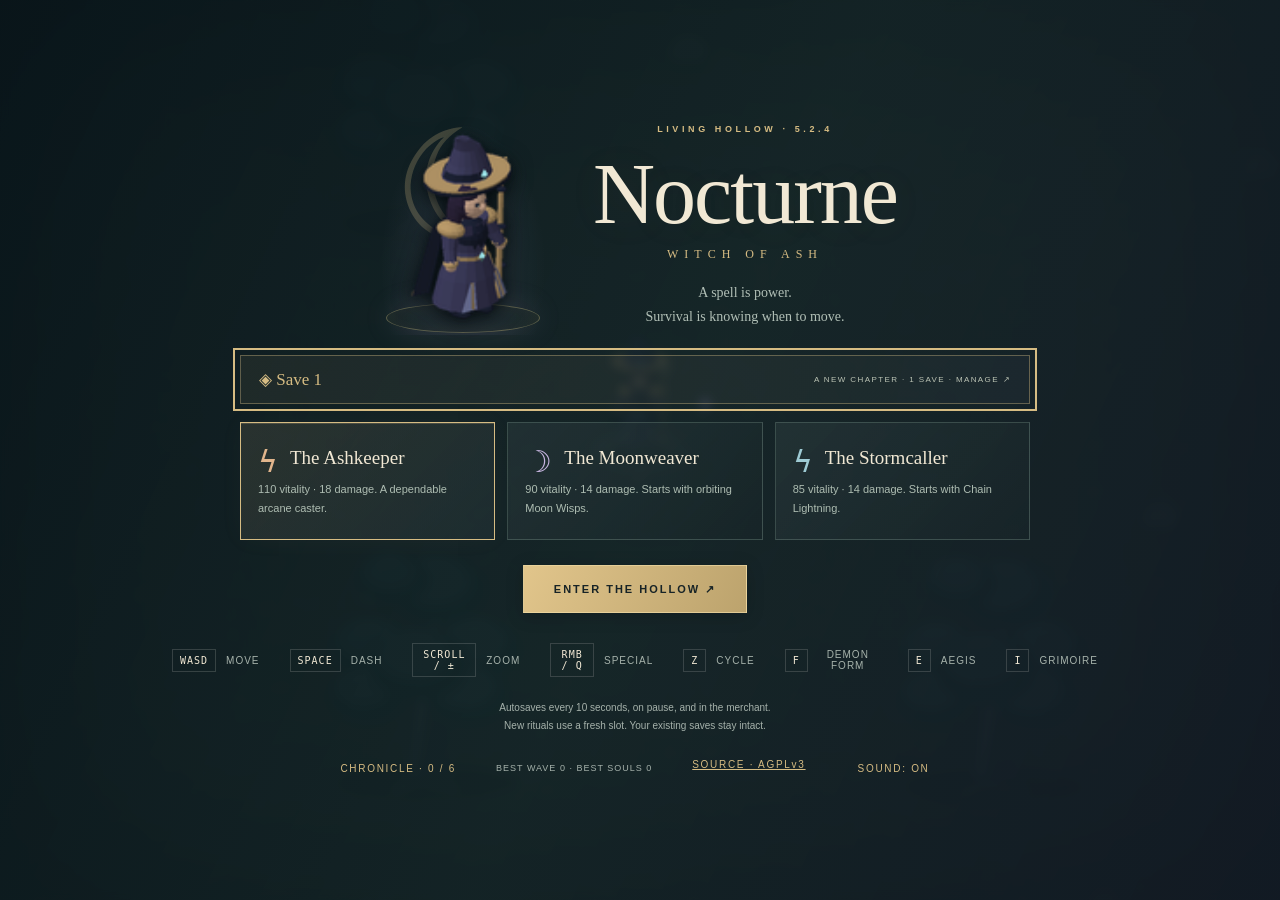
==== JSCanvasEdition/index.html @ c369306d "Version v5.2.4" ====
<!doctype html>
<html lang="en">
<head>
  <meta charset="utf-8">
  <meta name="viewport" content="width=device-width, initial-scale=1, viewport-fit=cover">
  <meta name="theme-color" content="#14191a">
  <meta name="description" content="Nocturne JSCanvasEdition v5.2.4: Read the Battle: clear ally fields, timed hostile hazards and spell-specific orbital mechanisms. Fully offline.">
  <title>Nocturne — JSCanvasEdition v5.2.4</title>
  <link rel="stylesheet" href="style.css?v=5.2.4">
  <script defer src="assets.js?v=5.2.4"></script>
  <script defer src="game.js?v=5.2.4"></script>
  <script defer src="systems/progression.js?v=5.2.4"></script>
  <script defer src="systems/difficulty.js?v=5.2.4"></script>
  <script defer src="systems/abilities.js?v=5.2.4"></script>
  <script defer src="systems/warfare.js?v=5.2.4"></script>
  <script defer src="systems/guardian.js?v=5.2.4"></script>
  <script defer src="systems/encounters.js?v=5.2.4"></script>
  <script defer src="systems/vitality.js?v=5.2.4"></script>
  <script defer src="systems/director.js?v=5.2.4"></script>
  <script defer src="systems/balance.js?v=5.2.4"></script>
  <script defer src="systems/animation.js?v=5.2.4"></script>
  <script defer src="systems/appearance.js?v=5.2.4"></script>
  <script defer src="systems/motion.js?v=5.2.4"></script>
  <script defer src="systems/orbitals.js?v=5.2.4"></script>
  <script defer src="systems/fields.js?v=5.2.4"></script>
  <script defer src="systems/volumetric_regalia.js?v=5.2.4"></script>
  <script defer src="systems/snapshots.js?v=5.2.4"></script>
  <script defer src="systems/storage.js?v=5.2.4"></script>
  <script defer src="systems/audio.js?v=5.2.4"></script>
  <script defer src="entities.js?v=5.2.4"></script>
  <script defer src="combat.js?v=5.2.4"></script>
  <script defer src="ui.js?v=5.2.4"></script>
</head>
<body>
  <canvas id="game" aria-label="Nocturne arena. Move with WASD or arrow keys; magic fires automatically."></canvas>
  <div class="vignette" aria-hidden="true"></div>
  <header id="hud" hidden>
    <div class="brand"><span class="sigil">☾</span><div>NOCTURNE<small>WITCH OF ASH</small></div></div>
    <div class="wave-hud"><span class="eyebrow" id="wave-label">WAVE 01</span><strong id="timer">00:30</strong><span id="wave-status">THE HOLLOW</span></div>
    <div class="resources"><span class="gold-mark">◈</span><strong id="gold">0</strong><button id="grimoire-button" class="icon-button" aria-label="Open grimoire (I)">✧</button><button id="pause-button" class="icon-button" aria-label="Pause game">Ⅱ</button></div>
    <div class="wave-progress"><i id="wave-fill"></i></div>
  </header>
  <aside id="boss-hud" hidden aria-label="Boss vitality and ward"><div><span id="boss-phase">HOLLOW WARDEN</span><span id="boss-hp"></span></div><div class="bar"><i id="boss-fill"></i></div><div id="guardian-ward" hidden><small id="guardian-ward-text"></small><div class="bar"><i id="guardian-ward-fill"></i></div></div></aside>
  <aside id="ritual-hud"><span id="biome-name"></span><div id="spell-belt" aria-label="Spell ranks"></div><small id="performance"></small><small id="save-label"></small></aside>
  <footer id="bottom-hud" hidden>
    <div class="vital"><span class="eyebrow">VITALITY</span><div class="bar health"><i id="health-fill"></i></div><span id="health-text">100 / 100</span></div>
    <div class="dash-meter"><span class="eyebrow">VEILSTEP</span><div class="bar"><i id="dash-fill"></i></div><span id="dash-text">READY · SPACE</span></div>
    <div class="experience"><div><span class="eyebrow" id="level-label">LEVEL 01</span><span id="xp-text">0 / 8 XP</span></div><div class="bar xp"><i id="xp-fill"></i></div></div>
    <div class="kills"><span class="eyebrow">SOULS BANISHED</span><strong id="kills">0</strong></div>
  </footer>
  <nav id="zoom-hud" aria-label="Camera zoom" hidden><button id="zoom-out" aria-label="Zoom out">−</button><button id="zoom-reset" aria-label="Reset camera zoom"><span id="zoom-value">100%</span></button><button id="zoom-in" aria-label="Zoom in">＋</button></nav>
  <div id="wave-banner" class="wave-banner" aria-live="polite"></div>
  <div id="toast" role="status"></div>
  <div id="overlay" class="overlay" role="dialog" aria-modal="true" aria-labelledby="menu-title">
    <section id="menu" class="menu"><p class="eyebrow">ENTERING THE HOLLOW</p><h1 id="menu-title">Loading the grimoire…</h1></section>
  </div>
  <aside id="power-hud" hidden><div class="power-title"><strong id="form-label">DEMON ESSENCE</strong><span id="form-text">0 / 100</span></div><div class="bar"><i id="form-fill"></i></div><button id="demon-button" type="button" disabled aria-describedby="demon-preview">F · NEED 100 ESSENCE</button><small id="demon-preview">Collect jewels. Transform when you choose.</small><div class="aegis-control"><button id="shield-button" type="button" aria-describedby="shield-text">E · AEGIS</button><span id="shield-text">READY</span><div class="bar"><i id="shield-fill"></i></div></div><div class="special-row"><button id="special-button" aria-label="Hold for charged special ability">☽ SPECIAL</button><button id="cycle-special" aria-label="Cycle special ability (Z)">Z ↻</button></div><small id="special-text">RIGHT CLICK / Q · READY</small></aside>
  <div id="touch-zone" aria-label="Touch movement control"><div id="touch-knob"></div></div>
  <button id="dash-button" aria-label="Dash">»<small>DASH</small></button>
  <noscript>This game requires JavaScript. Enable it and reopen index.html.</noscript>
</body>
</html>
---- JSCanvasEdition/style.css ----
:root{color-scheme:dark;--ink:#14191a;--panel:#1c2223;--ivory:#e9e3d5;--muted:#929b96;--gold:#c7ad79;--purple:#b5a2d2;--line:#56615a}
*{box-sizing:border-box}html,body{margin:0;width:100%;height:100%;overflow:hidden;background:var(--ink);color:var(--ivory);font-family:Arial,Helvetica,sans-serif}button{font:inherit;color:inherit;cursor:pointer}button:focus-visible{outline:2px solid var(--gold);outline-offset:5px}button:disabled{opacity:.42;cursor:not-allowed}[hidden]{display:none!important}#game{display:block;width:100%;height:100%;image-rendering:auto;touch-action:none}.vignette{position:fixed;inset:0;pointer-events:none;box-shadow:inset 0 0 170px 55px #0d1113aa}.eyebrow{font-size:10px;letter-spacing:2.6px;font-weight:600;color:var(--gold)}#hud{position:fixed;left:36px;right:36px;top:max(25px,env(safe-area-inset-top));display:flex;justify-content:space-between;align-items:flex-start;pointer-events:none}.brand{display:flex;gap:14px;align-items:center;font:18px Georgia,serif;letter-spacing:4px}.brand small{display:block;color:var(--muted);font:8px Arial,sans-serif;letter-spacing:3.5px;margin-top:8px}.sigil{font-size:41px;color:var(--gold)}.wave-hud{text-align:center;position:absolute;left:50%;transform:translateX(-50%);display:flex;flex-direction:column;gap:7px}.wave-hud strong{font:30px Georgia,serif;letter-spacing:3px;font-variant-numeric:tabular-nums}.wave-hud>span:last-child{font-size:8px;letter-spacing:3px;color:var(--muted)}.resources{display:flex;align-items:center;gap:12px;font:22px Georgia,serif;font-variant-numeric:tabular-nums}.gold-mark{color:var(--gold)}.icon-button{pointer-events:auto;border:1px solid #78827555;background:#1b2223b0;width:34px;height:34px;margin-left:15px;font-size:14px}.wave-progress{position:absolute;top:100px;height:1px;left:0;right:0;background:#a3b59b20}.wave-progress i{display:block;height:1px;background:var(--gold);transition:width .1s linear;opacity:.5}#bottom-hud{position:fixed;bottom:max(27px,env(safe-area-inset-bottom));left:36px;right:36px;display:flex;gap:50px;align-items:flex-end;pointer-events:none}.vital{width:180px;flex-shrink:0}.bar{height:4px;background:#b5b7a323;overflow:hidden}.bar i{height:100%;display:block;transition:width .12s}.health{margin:11px 0 8px}.health i{background:#b39086}.vital>span:last-child,#xp-text{font-size:10px;color:var(--muted);letter-spacing:1px;font-variant-numeric:tabular-nums}.experience{flex:1}.experience>div:first-child{display:flex;justify-content:space-between;margin-bottom:12px}.xp i{background:var(--purple)}.kills{text-align:right;min-width:135px}.kills strong{display:block;margin-top:8px;font:24px Georgia,serif}.overlay{position:fixed;inset:0;display:flex;align-items:center;justify-content:center;padding:28px;background:#0a0f11c9;backdrop-filter:blur(7px);overflow-y:auto}.menu{width:min(1040px,100%);max-height:100%;text-align:center;padding:28px 0}.menu h1{font:clamp(44px,7vw,85px)/1.05 Georgia,serif;font-weight:400;letter-spacing:-2px;margin:22px 0 16px}.menu h2{font:clamp(34px,5vw,52px) Georgia,serif;font-weight:400;margin:16px 0}.menu .subtitle{font-size:13px;line-height:1.9;color:#aab1ab;max-width:500px;margin:0 auto 28px}.menu .moon{display:block;font:58px Georgia,serif;color:var(--gold);margin:12px auto}.menu .subtitle-name{font:12px Georgia,serif;letter-spacing:7px;text-transform:uppercase;color:var(--gold);margin-bottom:25px}.rule{height:1px;background:linear-gradient(90deg,transparent,#9b956044,transparent);max-width:400px;margin:27px auto}.primary{border:1px solid #c7ad7970;background:#c7ad79;color:#1a2020;min-height:48px;padding:14px 30px;font-size:11px;font-weight:700;letter-spacing:2px;transition:background .15s,transform .15s}.primary:hover{background:#e2cc9f;transform:translateY(-2px)}.secondary{border:1px solid #78827560;background:#202729;padding:12px 23px;min-height:44px;font-size:11px;letter-spacing:1px}.secondary:hover{border-color:var(--gold)}.controls{display:flex;justify-content:center;gap:30px;margin:30px 0 10px;color:var(--muted);font-size:10px;letter-spacing:1px}.controls span{display:flex;align-items:center;gap:10px}kbd{border:1px solid #6f777766;padding:5px 7px;font:10px monospace;color:var(--ivory)}.cards{display:grid;grid-template-columns:repeat(3,1fr);gap:16px;margin:30px 0;text-align:left}.card{background:linear-gradient(135deg,#2b3030,#1b2224);border:1px solid #70776855;position:relative;padding:26px;display:flex;flex-direction:column;min-height:245px}.choice{width:100%;text-align:left;transition:transform .18s,border-color .18s}.choice:hover{border-color:var(--gold);transform:translateY(-5px)}.card-icon{font:34px Georgia,serif;color:var(--gold);height:53px}.card h3{font:22px Georgia,serif;font-weight:400;margin:13px 0}.card p{font-size:12px;line-height:1.7;color:#a8b1ab;margin:0 0 20px}.card .tag{font-size:9px;letter-spacing:2px;color:var(--purple);margin-top:auto}.shop-cards{grid-template-columns:repeat(4,1fr)}.shop-cards .card{padding:22px 19px;min-height:285px}.card-actions{display:flex;gap:7px;margin-top:auto}.buy{flex:1;padding:10px 6px;background:#c7ad79;color:#181d1e;border:0;font-size:11px}.lock{background:transparent;border:1px solid #7d87736b;color:var(--muted);font-size:10px;padding:8px}.lock[aria-pressed=true]{background:#c7ad7922;color:var(--gold);border-color:var(--gold)}.card.locked{border-color:#c7ad7970}.sold{font:15px Georgia,serif;color:var(--muted);padding:16px 0}.shop-top{display:flex;justify-content:center;gap:25px;font-size:11px;letter-spacing:1px;color:var(--muted)}.shop-top strong{color:var(--gold)}.shop-actions{display:flex;justify-content:center;gap:15px;flex-wrap:wrap}.stat-strip{display:flex;justify-content:center;gap:22px;font-size:10px;color:var(--muted);margin:22px 0;flex-wrap:wrap}.stat-strip b{color:var(--ivory);margin-left:6px;font-weight:400}.hint{color:var(--muted);font-size:10px;line-height:1.8;margin-top:22px}.wave-banner{position:fixed;pointer-events:none;top:31%;left:50%;transform:translate(-50%,-10px);text-align:center;opacity:0;transition:opacity .6s,transform .6s;font:30px Georgia,serif;letter-spacing:5px}.wave-banner.visible{opacity:1;transform:translate(-50%,0)}.wave-banner small{display:block;font:9px Arial,sans-serif;letter-spacing:4px;color:var(--gold);margin-bottom:12px}#toast{position:fixed;pointer-events:none;bottom:110px;left:50%;transform:translateX(-50%);padding:12px 24px;background:#151c1eeb;border:1px solid #b8a07755;font-size:12px;opacity:0;transition:opacity .2s}#toast.visible{opacity:1}#touch-zone{display:none;position:fixed;left:26px;bottom:115px;width:106px;height:106px;border:1px solid #c7ad7955;background:#151b1b77;border-radius:50%;touch-action:none}#touch-knob{width:36px;height:36px;border:1px solid #c7ad7988;border-radius:50%;background:#c7ad7922;position:absolute;left:34px;top:34px;pointer-events:none}noscript{position:fixed;top:30%;left:10%;right:10%;text-align:center}
@media(pointer:coarse){#touch-zone{display:block}body:has(.overlay:not([hidden])) #touch-zone{display:none}}
@media(max-width:700px){#hud{left:18px;right:18px;top:18px}.brand{font-size:12px;letter-spacing:2px;gap:7px}.brand small{font-size:6px;letter-spacing:2px}.sigil{font-size:29px}.resources{font-size:18px;gap:6px}.icon-button{margin-left:6px}.wave-hud strong{font-size:24px}.wave-progress{top:85px}#bottom-hud{left:18px;right:18px;bottom:18px;gap:20px}.vital{width:105px}.kills{display:none}.eyebrow{font-size:8px;letter-spacing:2px}.overlay{padding:16px}.menu{padding:20px 0}.menu h1{font-size:54px}.menu .subtitle{font-size:12px}.cards{grid-template-columns:1fr;gap:10px;margin:20px 0}.card{min-height:125px;padding:16px 20px}.card-icon{position:absolute;right:20px;top:14px;font-size:28px}.card h3{margin:5px 0 10px;font-size:20px;padding-right:35px}.card p{margin:0 0 10px;padding-right:25px}.card .tag{font-size:8px}.shop-cards{grid-template-columns:repeat(2,1fr)}.shop-cards .card{min-height:230px;padding:14px}.shop-cards .card-icon{position:static;height:35px}.shop-cards .card p{padding:0;font-size:11px}.shop-cards .card h3{padding:0;font-size:19px}.controls{gap:13px;flex-wrap:wrap}.stat-strip{gap:12px}.menu .moon{font-size:42px}}
@media(prefers-reduced-motion:reduce){*,*::before,*::after{transition:none!important}}

/* 2.0 · The Coven Update */
.overlay{overscroll-behavior:contain;align-items:safe center}.menu{overflow-y:auto;scrollbar-width:thin;scrollbar-color:#857859 #1c2223}.text-button{border:0;background:transparent;color:var(--gold);font-size:10px;letter-spacing:1.7px;padding:12px;min-height:42px}.text-button:hover{color:#f0ddbc}.title-sub{margin-bottom:22px!important}.coven-grid{display:grid;grid-template-columns:repeat(3,1fr);gap:12px;max-width:790px;margin:0 auto 25px;text-align:left}.coven-choice{position:relative;border:1px solid #7782714a;background:#222a2aa6;padding:18px 17px;min-height:125px;text-align:left;transition:border-color .2s,background .2s}.coven-choice:hover{border-color:#b6a77a88}.coven-choice.chosen{border-color:var(--gold);background:#9e8c6120}.coven-choice>span{font:30px Georgia;float:left;margin-right:12px}.coven-choice strong{font:19px Georgia;display:block;margin:3px 0 11px}.coven-choice small{display:block;font-size:11px;color:var(--muted);line-height:1.7}.title-bottom{display:flex;align-items:center;justify-content:center;gap:28px;margin-top:12px}.title-bottom>span{font-size:9px;letter-spacing:1px;color:var(--muted)}.rarity-rare{border-top:2px solid #9cacc7}.rarity-rare .tag{color:#a9c4df}.rarity-epic{border-top:2px solid #b3a1cc}.rarity-epic .tag{color:#c9b3de}.card.locked{box-shadow:inset 0 0 35px #c6a56d0c}.shop-cards .card{min-height:310px}.shop-cards .card p{font-size:11px}.shop-cards .card .tag{margin:5px 0 0}.shop-cards .card-icon{height:42px}.card-actions{padding-top:12px}.dash-meter{width:110px;flex-shrink:0}.dash-meter .bar{margin:11px 0 8px}.dash-meter i{background:var(--gold)}.dash-meter>span:last-child{font-size:9px;color:var(--muted);letter-spacing:1px}#bottom-hud{gap:32px}#ritual-hud{position:fixed;left:36px;top:155px;pointer-events:none;display:flex;flex-direction:column;gap:13px}#biome-name{font-size:8px;color:#98a29b;letter-spacing:2px}#performance{font:8px monospace;letter-spacing:1px;color:#929d9388}#spell-belt{display:flex;gap:7px}.belt-spell{position:relative;width:35px;height:39px;border:1px solid #8e9e7d27;background:#182020a1;color:#7e898052;text-align:center}.belt-spell i{font:24px Georgia;display:block;line-height:34px}.belt-spell small{position:absolute;right:-3px;bottom:-4px;font:8px monospace;background:#1a2122;padding:1px 3px}.belt-spell.learned{border-color:#acb2a261;color:#d7ceb9}.belt-spell.evolved{border-color:#c9a8e0;color:#e1c4f1;box-shadow:0 0 17px #c7a7e420}body:has(#hud[hidden]) #ritual-hud{display:none}#boss-hud{position:fixed;top:155px;left:50%;transform:translateX(-50%);width:min(360px,38vw);pointer-events:none}#boss-hud>div:first-child{display:flex;justify-content:space-between;gap:15px;color:#d0ac92;font:9px Arial;letter-spacing:2px;margin-bottom:10px}#boss-hp{letter-spacing:0;color:#9eaaa1;font-size:8px}#boss-hud .bar{height:5px}#boss-fill{background:#b78e7d}.grimoire-grid{display:grid;grid-template-columns:1fr 1fr;gap:15px;text-align:left;margin:26px 0}.spell-entry{display:flex;gap:18px;padding:20px;border:1px solid #71807144;background:#22292bad}.spell-entry.awakened{border-color:#b9a5cc88;background:#a386bd14}.spell-entry .card-icon{font-size:33px;min-width:32px;position:static}.spell-entry h3{font:23px Georgia;margin:9px 0 12px;font-weight:400}.spell-entry p{font-size:11px;line-height:1.8;color:var(--muted);margin:0 0 14px}.spell-entry small{font-size:10px;color:#a6ada6;letter-spacing:.3px}.spell-entry .tag{font-size:8px;letter-spacing:2px;color:var(--purple)}.recipe{font:10px/1.8 Arial;color:#c4b3cc;margin-bottom:12px}.recipe>span{color:#727f79}.recipe>span.met{color:var(--gold)}.owned-relics{display:flex;justify-content:center;gap:12px;flex-wrap:wrap;font-size:10px;color:#727d77}.owned-relics span{border:1px solid #707c6a44;padding:8px 12px}.owned-relics span.owned{border-color:#c7ad7966;color:var(--gold)}.damage-report{max-width:530px;margin:25px auto;text-align:left}.damage-report>div{position:relative;display:flex;justify-content:space-between;padding:12px 0;font-size:12px;color:#bac2b9;margin:8px 0;border-bottom:1px solid #757f7030}.damage-report b{font:12px monospace;font-weight:400;color:var(--ivory)}.damage-report i{position:absolute;bottom:-1px;left:0;height:2px;opacity:.7}.achievement-grid{display:grid;grid-template-columns:repeat(3,1fr);gap:12px;margin:25px 0;text-align:left}.achievement{padding:21px;border:1px solid #6b78694d;background:#252b2b66}.achievement>span{font:28px Georgia;color:#7a877a}.achievement.earned{border-color:#c7ad7955}.achievement.earned>span{color:var(--gold)}.achievement h3{font:20px Georgia;font-weight:400;margin:12px 0}.achievement p{font-size:11px;color:var(--muted);line-height:1.7;min-height:36px}.achievement small{font-size:8px;letter-spacing:2px;color:#808e82}.achievement.earned small{color:var(--gold)}#dash-button{display:none;position:fixed;right:24px;bottom:130px;width:76px;height:76px;border:1px solid #bda47577;border-radius:50%;background:#222a29bb;color:#d8bd88;font:32px Georgia;touch-action:none}#dash-button small{display:block;font:8px Arial;letter-spacing:2px;margin-top:-5px}.wave-banner{max-width:85vw;width:max-content}.overlay .menu .moon{margin-top:0}
@media(pointer:coarse){#dash-button{display:block}body:has(.overlay:not([hidden])) #dash-button{display:none}}
@media(max-width:850px){.shop-cards{grid-template-columns:repeat(2,1fr);max-width:650px;margin-left:auto;margin-right:auto}.shop-cards .card{min-height:250px}#bottom-hud{gap:24px}.kills{display:none}.coven-choice strong{font-size:17px}.coven-choice small{font-size:10px}#boss-hud{top:150px;width:240px;left:auto;right:25px;transform:none}#boss-hp{display:none}}
@media(max-width:700px){.menu h1{margin-top:10px;font-size:57px}.menu>.moon{display:none}.title-sub{margin-bottom:17px!important}.coven-grid{gap:8px;margin-bottom:20px}.coven-choice{padding:12px 10px;min-height:154px}.coven-choice>span{float:none;display:block;font-size:24px;margin-bottom:8px}.coven-choice strong{font-size:16px;line-height:1.15;min-height:36px;margin:0 0 7px}.coven-choice small{font-size:9px;line-height:1.65}.title-bottom{gap:4px;flex-wrap:wrap}.title-bottom>span{font-size:8px}.controls{gap:10px;margin:23px 0 10px}.controls span{font-size:8px;gap:5px}kbd{font-size:8px}.dash-meter{width:75px}.dash-meter>span:last-child{font-size:7px}#bottom-hud{gap:15px}.vital{width:95px}.experience{min-width:65px}#xp-text{font-size:8px}#ritual-hud{left:18px;top:127px;gap:10px}#biome-name{font-size:7px}.belt-spell{width:27px;height:31px}.belt-spell i{font-size:20px;line-height:27px}#spell-belt{gap:6px}#performance{font-size:7px}#boss-hud{width:150px;top:126px;right:18px}#boss-phase{font-size:7px;letter-spacing:1px}.shop-cards .card{min-height:280px}.grimoire-grid{grid-template-columns:1fr;gap:10px;margin:18px 0}.spell-entry{padding:15px;gap:13px}.spell-entry h3{font-size:21px}.achievement-grid{grid-template-columns:1fr 1fr;gap:10px}.achievement{padding:15px}.achievement h3{font-size:18px}.achievement p{font-size:10px}#toast{font-size:10px;max-width:90vw;width:max-content;padding:10px 18px;bottom:95px}.wave-banner{font-size:22px;letter-spacing:3px}.wave-hud strong{font-size:21px}.resources{gap:5px}.resources .icon-button{width:29px;height:30px;margin-left:3px}.brand small{font-size:6px}.resources strong{font-size:16px}}
@media(max-height:650px) and (min-width:701px){.menu{padding:15px 0}.menu>.moon{display:none}.menu h1{font-size:53px;margin:5px 0 8px}.menu .subtitle-name{margin-bottom:15px}.title-sub{margin-bottom:15px!important}.coven-choice{min-height:105px;padding:12px}.controls{margin:16px 0 6px}.hint{margin-top:13px}.coven-grid{margin-bottom:15px}.title-bottom{margin-top:0}.menu h2{font-size:36px}.cards{margin:20px 0}.shop-cards .card{min-height:255px}}
/* Keep the merchant's primary actions reachable on laptop-height viewports. */
@media(min-width:851px) and (max-height:780px){
  .menu:has(.shop-cards){padding:8px 0}
  .menu:has(.shop-cards)>h2{font-size:38px;margin:10px 0}
  .menu:has(.shop-cards)>.subtitle{margin-bottom:13px;font-size:12px}
  .menu:has(.shop-cards)>.cards{margin:17px 0}
  .menu:has(.shop-cards) .shop-cards .card{min-height:220px;padding:16px}
  .menu:has(.shop-cards) .card-icon{height:31px;font-size:27px}
  .menu:has(.shop-cards) .card h3{font-size:21px;margin:9px 0}
  .menu:has(.shop-cards) .card p{margin-bottom:10px}
  .menu:has(.shop-cards)>.stat-strip{margin:12px 0}
  .menu:has(.shop-cards)>.hint{margin:11px 0 0;font-size:9px}
}
/* 2.1 · Motion & Echoes */
.audio-settings{display:flex;justify-content:center;align-items:center;gap:16px;margin:22px auto;flex-wrap:wrap}.audio-settings label{width:230px;font-size:9px;letter-spacing:2px;color:var(--muted);text-align:left}.audio-settings label strong{float:right;color:var(--gold);font:10px monospace}.audio-settings input{display:block;width:100%;margin:15px 0 0;accent-color:var(--gold);cursor:pointer}.audio-settings input:focus-visible{outline:2px solid var(--gold);outline-offset:6px}.card-icon{transition:transform .18s}.choice:hover .card-icon{transform:translateY(-3px) rotate(-7deg)}.primary:active,.buy:active{transform:translateY(1px)}.belt-spell.evolved{background:linear-gradient(145deg,#3f304a88,#182020a1)}
@media(max-width:700px){.audio-settings{gap:10px;margin:17px auto}.audio-settings label{width:100%;max-width:300px}.audio-settings .secondary{padding:11px 15px;font-size:9px}.wave-banner small{font-size:8px}}
@media(prefers-reduced-motion:reduce){.card-icon{transition:none}.choice:hover .card-icon{transform:none}}
body.reduce-motion .card-icon,body.reduce-motion .choice:hover .card-icon{transform:none;transition:none}

/* 3.0 · Arcane Horizons: moonlit chapters, readable camera tools and richer art. */
:root{--ink:#111b20;--panel:#1b282b;--ivory:#f1e8d4;--muted:#a6b2ab;--gold:#d6bc83;--purple:#c5b5df}
#game{image-rendering:auto}
.overlay{background:linear-gradient(115deg,#08151ae8,#122326d9 52%,#121a24ec);backdrop-filter:blur(5px)}
.menu{scrollbar-gutter:stable;padding:20px 12px}
.menu[data-screen="title"]{max-width:960px}
.title-crest{display:flex;align-items:center;justify-content:center;gap:40px;position:relative;margin:0 auto 20px;min-height:224px}
.title-crest h1{margin:4px 0 6px;font-size:clamp(58px,7vw,86px);text-shadow:0 3px 45px #c2a87915}
.title-crest .eyebrow{font-size:9px;letter-spacing:3.6px;margin:6px 0 15px}
.title-crest .subtitle-name{margin:8px 0 19px;letter-spacing:6px}
.title-crest .title-sub{margin:0!important;font:14px/1.7 Georgia,serif;color:#b1bfb6}
.title-art{position:relative;width:180px;height:224px;background:radial-gradient(ellipse at 50% 70%,#b7a2dc23,transparent 65%)}
.title-art:before{content:"";position:absolute;left:7%;right:7%;bottom:2px;border:1px solid #c9b88066;height:28px;border-radius:50%;box-shadow:0 0 30px #c5b0d222,inset 0 0 20px #cfb87d15}
.title-art>span{position:absolute;left:19px;top:-16px;font:160px Georgia;color:#d5bd8240;transform:rotate(-15deg)}
.title-art>img{position:absolute;left:10px;bottom:0;width:168px;height:224px;object-fit:contain;filter:drop-shadow(0 4px 10px #040a0c)}
.active-save{display:flex;justify-content:space-between;align-items:center;gap:18px;width:min(790px,100%);margin:0 auto 18px;padding:13px 18px;border:1px solid #ceb68066;background:linear-gradient(100deg,#d3b78113,#bdafd30a);text-align:left;transition:border-color .2s}
.active-save:hover{border-color:var(--gold)}
.active-save>span{font:17px Georgia,serif;color:var(--gold);overflow-wrap:anywhere}
.active-save small{font-size:8px;letter-spacing:1.4px;color:#bcc4b5}
.coven-choice{background:linear-gradient(135deg,#30404377,#172528a8);border-color:#7e9a8d55;min-height:118px}
.coven-choice.chosen{box-shadow:inset 0 1px #e4c59033,0 0 25px #c2b38609;background:linear-gradient(135deg,#bba37b25,#203034b0)}
.coven-choice small{color:#aebdb2}
.primary{background:linear-gradient(115deg,#e1c58b,#bca36d);border-color:#f1dca6aa;color:#172326;box-shadow:0 3px 18px #0003}
.primary:hover{background:linear-gradient(115deg,#f4dfad,#d4b67b)}
.card{background:linear-gradient(145deg,#304044e6,#19282aee);border-color:#8c9f8559}
.card-icon{filter:drop-shadow(0 0 10px #c9b27e35)}
.card p{color:#b0c0b6}
.save-grid{display:grid;grid-template-columns:repeat(2,minmax(0,1fr));gap:16px;margin:28px 0;text-align:left}
.save-card{border:1px solid #7e9a8d55;background:linear-gradient(135deg,#28383cc9,#18262bed);padding:20px;position:relative;min-width:0}
.save-card.active{border-color:#d5bd83bb;box-shadow:inset 3px 0 #d5bd83}
.save-heading{display:flex;justify-content:space-between;gap:8px;font-size:8px;letter-spacing:1.5px;color:var(--gold)}
.save-heading small{color:#99b0a5;font-size:8px;letter-spacing:.6px}
.save-card h3{font:27px Georgia,serif;color:#eee2c9;font-weight:400;margin:15px 0 8px;overflow-wrap:anywhere}
.save-preview{display:flex;align-items:center;gap:14px;min-height:115px}
.save-preview img{width:74px;height:99px;object-fit:contain;filter:drop-shadow(0 4px 8px #0006);background:radial-gradient(ellipse,#c7b8df15,transparent 70%)}
.save-preview p{font:12px/1.6 Georgia,serif;color:#a8c3ba;margin:0}
.save-preview strong{display:block;color:#e3d6b8;font:17px/1.6 Georgia,serif;margin:5px 0}
.save-preview small{font:9px/1.6 Arial,sans-serif;color:#a5b0ac}
.save-actions{display:flex;align-items:center;gap:8px;flex-wrap:wrap;margin-top:9px}
.save-actions .primary,.save-actions .secondary{padding:11px 14px;font-size:9px;letter-spacing:1px;min-height:40px}
.save-actions .text-button{font-size:8px;padding:8px}
.danger{color:#d9a799!important}
.delete-confirm{margin-top:16px;padding:12px;background:#bc766a13;border:1px solid #cb9b8a55}
.delete-confirm p{font-size:11px;line-height:1.6}
.rename-row{margin-top:15px;display:flex;gap:8px;align-items:center;flex-wrap:wrap}
.rename-row label{font-size:8px;letter-spacing:1px;width:100%;color:var(--gold)}
.rename-row input{min-width:0;flex:1;width:100%;background:#111c22;color:var(--ivory);border:1px solid #82978999;padding:11px;font:14px Georgia,serif}
input:focus-visible{outline:2px solid var(--gold);outline-offset:3px}
#zoom-hud{position:fixed;right:36px;bottom:124px;display:flex;gap:2px;background:#111f25bf;border:1px solid #a5b19a55;backdrop-filter:blur(5px)}
#zoom-hud button{min-width:38px;height:36px;border:0;background:transparent;color:#dfcda7;font:20px Georgia,serif}
#zoom-hud #zoom-reset{font:10px monospace;min-width:56px;letter-spacing:1px}
#zoom-hud button:hover{background:#c1ac7a22}
#save-label{font:9px Georgia,serif;letter-spacing:1px;color:#c5b990}
.zoom-settings{max-width:390px;margin:20px auto;padding:16px 20px;background:#93a8880d;border:1px solid #94a58933;text-align:left}
.zoom-settings label{font-size:9px;letter-spacing:2px;color:var(--muted)}
.zoom-settings strong{float:right;color:var(--gold);font:11px monospace}
.zoom-settings input{width:100%;accent-color:var(--gold);margin:16px 0 12px;cursor:pointer}
.zoom-settings small{display:block;font-size:9px;line-height:1.7;color:var(--muted)}
#toast{z-index:5;text-align:center}
@media(max-width:700px){
  .title-crest{gap:12px;min-height:160px;margin-bottom:16px}.title-art{width:108px;height:160px;flex-shrink:0}.title-art>img{width:116px;height:155px;left:-2px}.title-art>span{font-size:108px;top:-4px;left:3px}.title-crest h1{font-size:48px}.title-crest .eyebrow{font-size:7px;letter-spacing:1.5px}.title-crest .subtitle-name{font-size:9px;letter-spacing:3px;margin-bottom:13px}.title-crest .title-sub{font-size:12px}.active-save{padding:11px;gap:9px}.active-save small{font-size:7px;letter-spacing:.5px;text-align:right}.active-save>span{font-size:15px}.save-grid{grid-template-columns:1fr}.save-card{padding:17px}.save-preview{min-height:99px}.menu{padding:12px 3px}.coven-choice{min-height:153px}.coven-choice strong{font-size:15px}.coven-choice small{font-size:9px}#zoom-hud{right:18px;bottom:112px}#zoom-hud button{height:34px;min-width:32px}#zoom-hud #zoom-reset{min-width:45px;font-size:9px}#save-label{font-size:8px}
}
@media(pointer:coarse){#zoom-hud{bottom:225px;right:24px}}
@media(max-height:700px) and (min-width:701px){.title-crest{min-height:160px;margin-bottom:12px;gap:25px}.title-art{height:156px;width:130px}.title-art>img{height:160px;width:120px}.title-art>span{font-size:112px;top:-7px}.title-crest h1{font-size:57px}.title-crest .eyebrow{margin:2px 0 8px}.title-crest .subtitle-name{margin-bottom:12px}.title-crest .title-sub{font-size:12px}.active-save{padding:10px 15px;margin-bottom:12px}.menu[data-screen="title"] .hint{margin-top:13px}}
.menu[data-screen="saves"]>.shop-actions{position:sticky;bottom:-1px;z-index:2;padding:16px 10px;margin-top:16px;background:#142328f2;border-top:1px solid #c6b48155;box-shadow:0 -10px 25px #102024cc}

/* 4.0 · Living Grimoire */
.prepared-oath{max-width:720px;margin:20px auto 8px;padding:12px 18px;border:1px solid #bcb08755;background:#b9ad7620;color:#ddcfa5;font:11px/1.8 Georgia,serif}
.section-title{font:27px Georgia,serif;color:#dfd3b5;font-weight:400;margin:35px 0 16px}
.talent-grid{display:grid;grid-template-columns:repeat(3,1fr);gap:12px;text-align:left}
.talent-grid article{padding:18px;border:1px solid #8ea08e44;background:#25353888}
.talent-grid article>span{font:25px Georgia,serif;color:var(--gold);display:block;margin-bottom:11px}
.talent-grid strong{font:16px Georgia,serif;font-weight:400;display:block}
.talent-grid p{font:11px/1.8 Arial,sans-serif;color:#b0c0b6}
.talent-grid small{font-size:8px;letter-spacing:1px;color:var(--gold)}
.bestiary-grid{display:grid;grid-template-columns:repeat(6,1fr);gap:10px}
.bestiary-grid article{border:1px solid #82978844;padding:12px 8px;background:#18282a99;display:flex;align-items:center;flex-direction:column}
.bestiary-grid img{width:70px;height:77px;object-fit:contain}
.bestiary-grid strong{font:16px Georgia,serif;margin:9px 0}
.bestiary-grid small{font:9px/1.7 Arial,sans-serif;color:var(--muted)}
.trait-list{display:grid;grid-template-columns:1fr 1fr;gap:10px 18px;text-align:left;margin:18px 0 28px}
.trait-list p{font-size:11px;line-height:1.8;color:var(--muted);border-bottom:1px solid #82978833;padding-bottom:12px}
.trait-list b{display:block;margin-bottom:5px;letter-spacing:1px}
.undiscovered{opacity:.55}.spell-entry small{line-height:1.8}
.menu[data-screen="grimoire"]>#close-grimoire{position:sticky;bottom:0;z-index:2;box-shadow:0 -5px 22px #152429}
#spell-belt{flex-wrap:wrap;max-width:180px}.belt-spell{flex-shrink:0}
.belt-spell small{max-width:45px;white-space:nowrap}
@media(max-width:700px){.talent-grid{grid-template-columns:1fr 1fr}.talent-grid article{padding:13px}.talent-grid strong{font-size:15px}.talent-grid p{font-size:10px}.bestiary-grid{grid-template-columns:repeat(3,1fr)}.trait-list{grid-template-columns:1fr}.section-title{font-size:23px}#spell-belt{max-width:135px}#performance{max-width:180px;line-height:1.8}.prepared-oath{font-size:10px;padding:10px 13px}}

/* 5.0 · Demon Ascendant */
#power-hud{position:fixed;right:24px;bottom:154px;width:225px;padding:13px 15px;background:#152428e8;border:1px solid #d6aac15c;z-index:5;pointer-events:auto;box-shadow:0 8px 25px #07121655}
#power-hud[hidden]{display:none}.power-title{display:flex;justify-content:space-between;font:9px Arial;letter-spacing:1px;color:#dfb7cc;margin-bottom:9px}.power-title span{letter-spacing:0}
#form-fill{background:linear-gradient(90deg,#8f668b,#e6b2d1);transition:width .15s}.special-row{display:flex;gap:6px;margin-top:12px}.special-row button{background:#26343a;border:1px solid #c9a7bc66;color:#f0d4e5;cursor:pointer;padding:10px 6px;font:9px Arial;letter-spacing:.6px;touch-action:none}.special-row #special-button{flex:1}#power-hud>small{display:block;font:9px Arial;color:#b8c4ba;margin-top:9px;letter-spacing:.6px}
.bestiary-grid{grid-template-columns:repeat(3,1fr)}.bestiary-grid img{width:88px;height:118px}.bestiary-grid article{padding:14px}.bestiary-grid strong{margin-top:3px}
@media(max-width:700px){#power-hud{width:180px;right:12px;bottom:170px;padding:10px}.power-title{font-size:8px}#power-hud>small{font-size:8px}.special-row button{font-size:8px;padding:10px 3px}.bestiary-grid{grid-template-columns:repeat(3,1fr)}.bestiary-grid img{width:70px;height:94px}.bestiary-grid article{padding:9px 3px}.bestiary-grid strong{font-size:13px}.bestiary-grid small{font-size:8px}#spell-belt{max-width:150px}}
@media(max-height:600px) and (min-width:701px){#power-hud{bottom:125px;width:190px;padding:9px}}

.special-row button:hover{background:#49364e;border-color:#ecc6dc}.special-row button:focus-visible{outline:2px solid #edc4dd;outline-offset:3px}body.reduce-motion #form-fill{transition:none}

/* 5.1.0 · Vitality feedback and banked essence. */
#demon-button{width:100%;margin-top:10px;padding:10px 5px;border:1px solid #f1a5d188;background:#633a5b;color:#ffe7f4;font:bold 9px Arial;letter-spacing:.8px;min-height:36px}
#demon-button:not(:disabled):hover{background:#864a75}#demon-button:disabled{background:#263239;color:#a8b7b6}
#demon-preview{line-height:1.5;min-height:27px}#power-hud{bottom:154px}
@media(max-width:700px){#power-hud{bottom:170px;width:180px}#power-hud>small{font-size:8px}#boss-hud{top:125px}#demon-button{font-size:8px;padding:8px 3px}.title-bottom a{font-size:8px}}
@media(max-height:600px){#power-hud{bottom:94px;padding:8px;width:180px}#power-hud>small{margin-top:5px}#power-hud .special-row{margin-top:6px}#demon-button{min-height:28px;padding:6px;margin-top:6px}}

@media(max-height:600px) and (min-width:701px){#power-hud{right:auto;left:24px}#ritual-hud{display:none}#boss-hud{top:120px;width:240px;right:230px;left:auto;transform:none}}

/* 5.1.1 · Active Aegis and the Final Sovereign. */
.aegis-control{margin-top:10px;border:1px solid #9ccce449;background:#1a303d88;padding:7px;display:grid;grid-template-columns:auto 1fr;gap:7px;align-items:center}.aegis-control button{min-height:31px;background:#2e5368;border:1px solid #a4daef77;color:#daf5ff;font:bold 9px Arial;padding:5px 8px}.aegis-control>span{text-align:right;font:8px/1.5 Arial;color:#b4dced}.aegis-control .bar{grid-column:1 / -1}.aegis-control .bar i{background:#9fd5f5}.aegis-control button:not(:disabled):hover{background:#3f6b83}#guardian-ward{display:block;margin-top:8px!important}#guardian-ward-text{font:8px Arial;color:#cdbdf3;letter-spacing:1px}#guardian-ward-fill{background:#ba9de9}#guardian-ward .bar{height:3px;margin-top:5px}
@media(max-height:600px){#power-hud #demon-preview{display:none}.aegis-control{margin-top:6px;padding:5px;gap:4px}.aegis-control button{min-height:26px;font-size:8px}.aegis-control>span{font-size:7px}}

/* v5.2 character portrait: read-only, responsive grimoire illustration. */
.regalia-panel{display:grid;grid-template-columns:260px 1fr;gap:24px;align-items:center;margin:22px 0 30px;padding:15px 24px;border:1px solid #b9a07940;background:radial-gradient(ellipse at 20% 45%,#65516f30,transparent 60%),#13202880;border-radius:4px;text-align:left;overflow:hidden}
.regalia-panel canvas{display:block;width:260px;max-width:100%;height:auto;margin:auto}.regalia-panel h3{font:28px Georgia,serif;color:#e6d2bb;margin:6px 0 10px}.regalia-spells{display:flex;flex-wrap:wrap;gap:7px}.regalia-spells span{border:1px solid color-mix(in srgb,var(--spell-color) 45%,transparent);color:var(--spell-color);background:#11192399;font:10px Arial;padding:6px 8px;border-radius:2px}
@media(max-width:650px){.regalia-panel{grid-template-columns:1fr;gap:2px;padding:8px 18px 22px}.regalia-panel canvas{width:250px}.regalia-panel h3{font-size:25px}}

/* v5.2.2: reserve a clear gap for the compass map on portrait screens. */
@media(max-width:700px){
 #power-hud{bottom:112px;width:168px;padding:8px}
 #power-hud #demon-preview{display:none}
 #power-hud .special-row{margin-top:7px}
 #power-hud .aegis-control{margin-top:7px;padding:5px}
}
@media(max-width:700px) and (max-height:700px){
 #power-hud>small{display:none}
 #power-hud .special-row button{padding:6px 3px}
 #power-hud .aegis-control button{min-height:26px}
}

/* v5.2.4 field guide: ownership is readable without relying on colour. */
.field-guide{display:grid;grid-template-columns:repeat(2,minmax(0,1fr));gap:8px;text-align:left;margin:16px 0 25px}.field-guide article{padding:13px;border:1px solid #95b4ac40;background:#13242cc9}.field-guide b{font:10px Arial;letter-spacing:1px;color:#d9d9bd}.field-guide p{font:11px/1.65 Arial;color:#adbfba;margin:8px 0 0}@media(max-width:500px){.field-guide{grid-template-columns:1fr}}
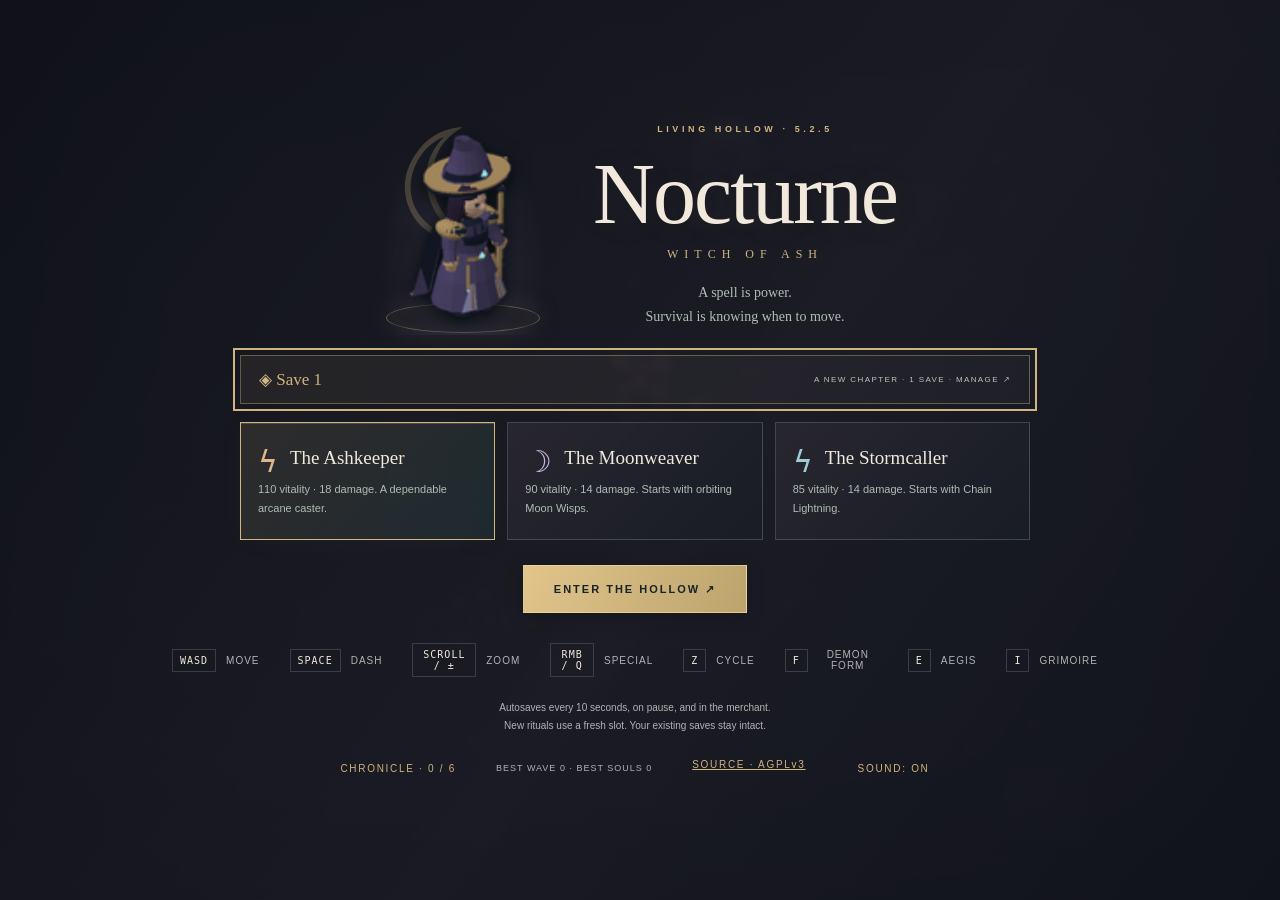
==== commit 9b09ef87: "Version v5.2.5" ====
--- a/JSCanvasEdition/index.html
+++ b/JSCanvasEdition/index.html
@@ -4,32 +4,34 @@
   <meta charset="utf-8">
   <meta name="viewport" content="width=device-width, initial-scale=1, viewport-fit=cover">
   <meta name="theme-color" content="#14191a">
-  <meta name="description" content="Nocturne JSCanvasEdition v5.2.4: Read the Battle: clear ally fields, timed hostile hazards and spell-specific orbital mechanisms. Fully offline.">
-  <title>Nocturne — JSCanvasEdition v5.2.4</title>
-  <link rel="stylesheet" href="style.css?v=5.2.4">
-  <script defer src="assets.js?v=5.2.4"></script>
-  <script defer src="game.js?v=5.2.4"></script>
-  <script defer src="systems/progression.js?v=5.2.4"></script>
-  <script defer src="systems/difficulty.js?v=5.2.4"></script>
-  <script defer src="systems/abilities.js?v=5.2.4"></script>
-  <script defer src="systems/warfare.js?v=5.2.4"></script>
-  <script defer src="systems/guardian.js?v=5.2.4"></script>
-  <script defer src="systems/encounters.js?v=5.2.4"></script>
-  <script defer src="systems/vitality.js?v=5.2.4"></script>
-  <script defer src="systems/director.js?v=5.2.4"></script>
-  <script defer src="systems/balance.js?v=5.2.4"></script>
-  <script defer src="systems/animation.js?v=5.2.4"></script>
-  <script defer src="systems/appearance.js?v=5.2.4"></script>
-  <script defer src="systems/motion.js?v=5.2.4"></script>
-  <script defer src="systems/orbitals.js?v=5.2.4"></script>
-  <script defer src="systems/fields.js?v=5.2.4"></script>
-  <script defer src="systems/volumetric_regalia.js?v=5.2.4"></script>
-  <script defer src="systems/snapshots.js?v=5.2.4"></script>
-  <script defer src="systems/storage.js?v=5.2.4"></script>
-  <script defer src="systems/audio.js?v=5.2.4"></script>
-  <script defer src="entities.js?v=5.2.4"></script>
-  <script defer src="combat.js?v=5.2.4"></script>
-  <script defer src="ui.js?v=5.2.4"></script>
+  <meta name="description" content="Nocturne JSCanvasEdition v5.2.5: Visual Evolution & Polish: deeper directional models, isolated cloth, distinctive satellites and readable biomes. Fully offline.">
+  <title>Nocturne — JSCanvasEdition v5.2.5</title>
+  <link rel="stylesheet" href="style.css?v=5.2.5">
+  <script defer src="assets.js?v=5.2.5"></script>
+  <script defer src="game.js?v=5.2.5"></script>
+  <script defer src="systems/progression.js?v=5.2.5"></script>
+  <script defer src="systems/difficulty.js?v=5.2.5"></script>
+  <script defer src="systems/abilities.js?v=5.2.5"></script>
+  <script defer src="systems/warfare.js?v=5.2.5"></script>
+  <script defer src="systems/guardian.js?v=5.2.5"></script>
+  <script defer src="systems/encounters.js?v=5.2.5"></script>
+  <script defer src="systems/vitality.js?v=5.2.5"></script>
+  <script defer src="systems/director.js?v=5.2.5"></script>
+  <script defer src="systems/balance.js?v=5.2.5"></script>
+  <script defer src="systems/animation.js?v=5.2.5"></script>
+  <script defer src="systems/appearance.js?v=5.2.5"></script>
+  <script defer src="systems/motion.js?v=5.2.5"></script>
+  <script defer src="systems/orbitals.js?v=5.2.5"></script>
+  <script defer src="systems/fields.js?v=5.2.5"></script>
+  <script defer src="systems/environment.js?v=5.2.5"></script>
+  <script defer src="systems/presentation.js?v=5.2.5"></script>
+  <script defer src="systems/volumetric_regalia.js?v=5.2.5"></script>
+  <script defer src="systems/snapshots.js?v=5.2.5"></script>
+  <script defer src="systems/storage.js?v=5.2.5"></script>
+  <script defer src="systems/audio.js?v=5.2.5"></script>
+  <script defer src="entities.js?v=5.2.5"></script>
+  <script defer src="combat.js?v=5.2.5"></script>
+  <script defer src="ui.js?v=5.2.5"></script>
 </head>
 <body>
   <canvas id="game" aria-label="Nocturne arena. Move with WASD or arrow keys; magic fires automatically."></canvas>
--- a/JSCanvasEdition/style.css
+++ b/JSCanvasEdition/style.css
@@ -161,3 +161,39 @@
 
 /* v5.2.4 field guide: ownership is readable without relying on colour. */
 .field-guide{display:grid;grid-template-columns:repeat(2,minmax(0,1fr));gap:8px;text-align:left;margin:16px 0 25px}.field-guide article{padding:13px;border:1px solid #95b4ac40;background:#13242cc9}.field-guide b{font:10px Arial;letter-spacing:1px;color:#d9d9bd}.field-guide p{font:11px/1.65 Arial;color:#adbfba;margin:8px 0 0}@media(max-width:500px){.field-guide{grid-template-columns:1fr}}
+
+/* 5.2.5 · charcoal surfaces, antique gold edges, stronger information hierarchy. */
+:root{--ink:#12131a;--panel:#1c1e27;--ivory:#f0e9dc;--muted:#b2b3b5;--gold:#cfb580;--purple:#b9a4d1}
+.overlay{background:linear-gradient(125deg,#101119f2,#191923e8 55%,#11131cf4)}
+.card,.coven-choice,.spell-entry,.talent-grid article{background:linear-gradient(135deg,#292731eb,#191d25f2)}
+.card{border-color:#9a8b7045;box-shadow:inset 0 1px #e9d4a710,0 8px 24px #080a0f24}
+.card p,.spell-entry p{color:#bdc0bc;font-size:12px;line-height:1.75}.spell-entry .tag{font-size:10px;letter-spacing:1px}.spell-entry small{font-size:11px}.recipe{font-size:11px}
+.health{height:7px;border-radius:2px}.health i{background:linear-gradient(90deg,#945f65,#d4a296)}.dash-meter .bar{height:5px}.xp{height:5px}.bar{box-shadow:inset 0 1px 2px #080a0e88}.power-title{line-height:1.5}.aegis-control .bar{height:5px}.aegis-control button,.special-row button,#demon-button{min-height:38px}
+#boss-hud{padding:10px 12px;background:#14151edb;border:1px solid #9b7e6444;border-top:2px solid #c5a17a77;border-radius:2px}#boss-hud .bar{height:7px}#boss-phase{line-height:1.5;font-size:10px;letter-spacing:1px}#boss-hp{font-size:9px}#boss-fill{background:linear-gradient(90deg,#774d5b,#c69e92)}
+#spell-belt{gap:5px}.belt-spell{background:#141822b8}.belt-spell:not(.learned){opacity:.45}.belt-spell.learned{border-bottom:2px solid #b7a4cd99}.belt-spell small{font-size:9px}
+.build-lab{padding:20px;border:1px solid #aa936149;background:#151923;text-align:left;margin:20px 0}.lab-heading{display:flex;justify-content:space-between;align-items:center;gap:20px;flex-wrap:wrap}.lab-heading h3{font:23px Georgia;margin:7px 0;color:#e5d5bd}.lab-heading label{font-size:11px;color:#bebcae}.lab-heading select{display:block;max-width:100%;font:12px Arial;color:#e9ddc8;background:#252732;border:1px solid #8e7b5d88;padding:10px;margin-top:5px;min-height:40px;border-radius:2px}.build-lab canvas{display:block;width:100%;height:auto;max-height:250px;object-fit:contain;background:#111822}.build-lab .hint{margin:0 0 15px;font-size:11px}
+input:focus-visible,select:focus-visible,a:focus-visible{outline:2px solid #dfc496;outline-offset:4px}
+@media(pointer:coarse){.icon-button,.resources .icon-button,#zoom-hud button,.lock,.special-row button,.aegis-control button,#demon-button{min-height:44px;min-width:44px}}
+@media(max-width:700px){.build-lab{padding:12px}.lab-heading{gap:8px}.lab-heading h3{font-size:21px}.regalia-panel{background:#191b29}.spell-entry{min-width:0}.spell-entry>div{min-width:0}.build-lab .hint{font-size:10px}.card p{font-size:12px}#boss-hud{padding:7px 8px}#boss-phase{font-size:8px}#boss-hud .bar{height:5px}}
+@media(max-height:600px){#boss-hud{top:112px}#power-hud .aegis-control,#power-hud .special-row{margin-top:4px}#power-hud #demon-preview{display:none}}
+@media(prefers-reduced-motion:reduce){.bar i{transition:none!important}}
+
+.grimoire-toolbar{display:flex;align-items:center;justify-content:space-between;gap:14px;position:sticky;top:-1px;z-index:3;padding:8px 12px;background:#14151ff5;border-bottom:1px solid #a68e6044;font:10px Arial;letter-spacing:1px;color:#cdb78d}.grimoire-toolbar .secondary{min-height:40px;padding:9px 14px}.menu[data-screen="grimoire"]>#close-grimoire{position:static;margin-top:20px;box-shadow:none}body:has(.menu[data-screen="grimoire"]):has(.overlay:not([hidden])) #toast{display:none}
+/* Touch actions occupy separate lanes from the power panel and compass. */
+@media(pointer:coarse) and (max-width:700px){#dash-button{left:144px;right:auto;bottom:132px;width:60px;height:60px;font-size:27px}#zoom-hud{left:18px;right:auto;bottom:240px}}
+@media(pointer:coarse) and (max-height:520px) and (min-width:701px){
+ #power-hud{left:auto;right:12px;bottom:112px;width:360px;padding:8px;display:grid;grid-template-columns:1fr 1fr;gap:6px}
+ #power-hud .power-title,#power-hud>.bar{grid-column:1/-1;margin:0}#power-hud .power-title{font-size:8px;line-height:14px}#power-hud>.bar{height:3px}
+ #power-hud #demon-button{margin:0;min-height:44px;font-size:8px}#power-hud .aegis-control{margin:0;padding:0;gap:3px;border:0;background:transparent;grid-template-columns:auto 1fr}#power-hud .aegis-control button{min-height:44px}#power-hud .aegis-control .bar{display:none}
+ #power-hud .special-row{grid-column:1/-1;margin:0}#power-hud .special-row button{min-height:44px}#power-hud>small{display:none}
+ #boss-hud{top:90px;right:18px;left:auto;width:360px;display:grid;grid-template-columns:1fr 1fr;column-gap:10px;align-items:end}#boss-hud>div:first-child{grid-column:1/-1;margin-bottom:4px}#boss-hud #guardian-ward{margin-top:0!important}#boss-hud #guardian-ward-text{font-size:7px;letter-spacing:0}#boss-hud #guardian-ward .bar{margin-top:2px}#boss-hud:has(#guardian-ward[hidden])>.bar{grid-column:1/-1}
+ #dash-button{left:144px;right:auto;bottom:132px;width:60px;height:60px;font-size:27px}#zoom-hud{left:166px;right:auto;bottom:auto;top:94px}
+}
+
+#zoom-hud{bottom:112px}
+@media(pointer:coarse) and (max-width:700px){#zoom-hud{bottom:240px}}
+@media(pointer:coarse) and (max-width:700px) and (max-height:700px){#ritual-hud{display:none}}
+@media(pointer:coarse) and (max-height:520px) and (min-width:701px){#zoom-hud{bottom:auto}}
+@media(pointer:coarse) and (max-height:520px) and (min-width:701px){
+ #boss-hud{padding:6px 8px;line-height:10px}#boss-hud>div:first-child{font-size:8px;line-height:10px}#boss-phase{font-size:8px;line-height:10px}#boss-hud>.bar{height:5px}#boss-hud #guardian-ward{line-height:8px}#boss-hud #guardian-ward-text{display:block;line-height:8px;font-size:7px}
+}
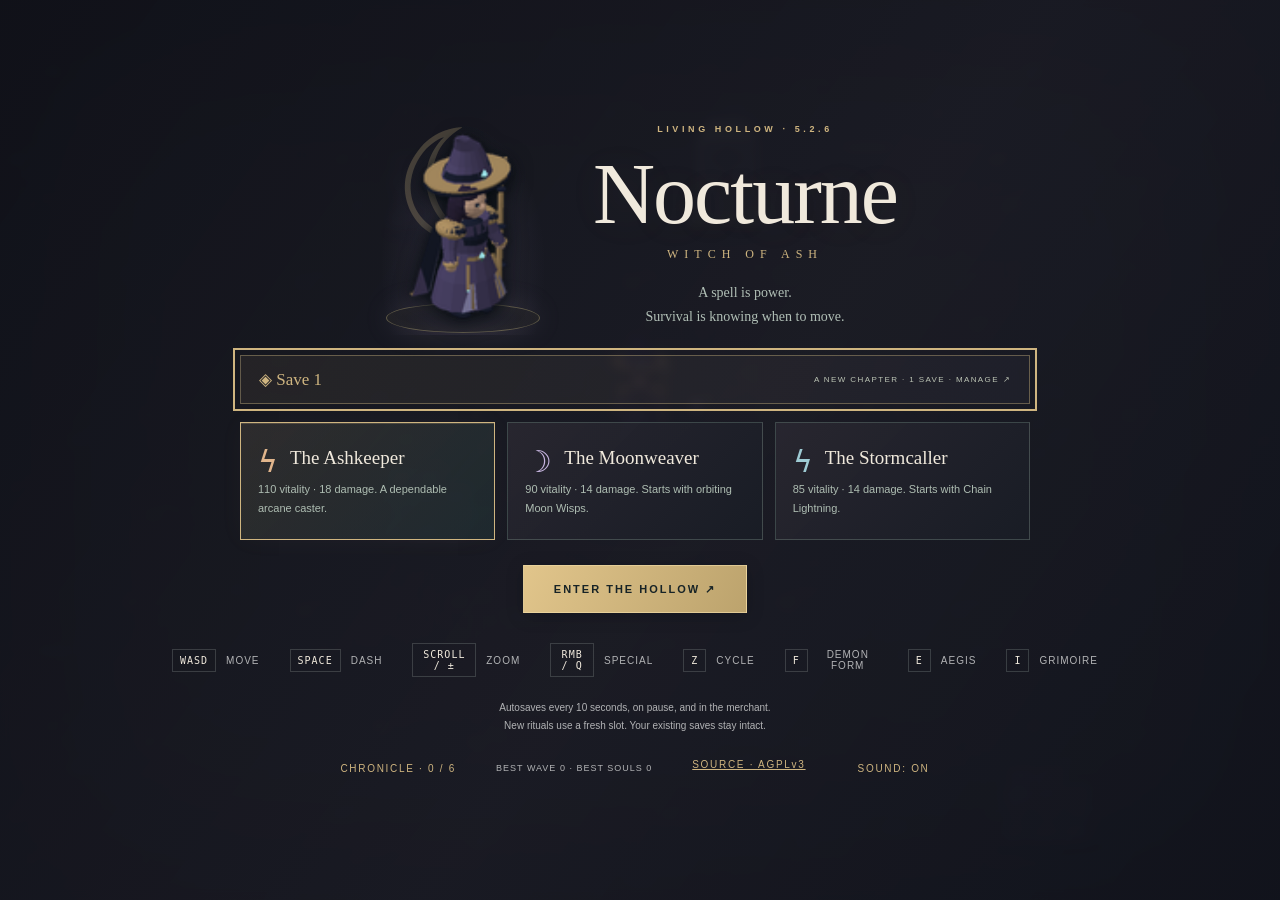
==== commit e372596d: "Version v5.2.6" ====
--- a/JSCanvasEdition/index.html
+++ b/JSCanvasEdition/index.html
@@ -4,34 +4,35 @@
   <meta charset="utf-8">
   <meta name="viewport" content="width=device-width, initial-scale=1, viewport-fit=cover">
   <meta name="theme-color" content="#14191a">
-  <meta name="description" content="Nocturne JSCanvasEdition v5.2.5: Visual Evolution & Polish: deeper directional models, isolated cloth, distinctive satellites and readable biomes. Fully offline.">
-  <title>Nocturne — JSCanvasEdition v5.2.5</title>
-  <link rel="stylesheet" href="style.css?v=5.2.5">
-  <script defer src="assets.js?v=5.2.5"></script>
-  <script defer src="game.js?v=5.2.5"></script>
-  <script defer src="systems/progression.js?v=5.2.5"></script>
-  <script defer src="systems/difficulty.js?v=5.2.5"></script>
-  <script defer src="systems/abilities.js?v=5.2.5"></script>
-  <script defer src="systems/warfare.js?v=5.2.5"></script>
-  <script defer src="systems/guardian.js?v=5.2.5"></script>
-  <script defer src="systems/encounters.js?v=5.2.5"></script>
-  <script defer src="systems/vitality.js?v=5.2.5"></script>
-  <script defer src="systems/director.js?v=5.2.5"></script>
-  <script defer src="systems/balance.js?v=5.2.5"></script>
-  <script defer src="systems/animation.js?v=5.2.5"></script>
-  <script defer src="systems/appearance.js?v=5.2.5"></script>
-  <script defer src="systems/motion.js?v=5.2.5"></script>
-  <script defer src="systems/orbitals.js?v=5.2.5"></script>
-  <script defer src="systems/fields.js?v=5.2.5"></script>
-  <script defer src="systems/environment.js?v=5.2.5"></script>
-  <script defer src="systems/presentation.js?v=5.2.5"></script>
-  <script defer src="systems/volumetric_regalia.js?v=5.2.5"></script>
-  <script defer src="systems/snapshots.js?v=5.2.5"></script>
-  <script defer src="systems/storage.js?v=5.2.5"></script>
-  <script defer src="systems/audio.js?v=5.2.5"></script>
-  <script defer src="entities.js?v=5.2.5"></script>
-  <script defer src="combat.js?v=5.2.5"></script>
-  <script defer src="ui.js?v=5.2.5"></script>
+  <meta name="description" content="Nocturne JSCanvasEdition v5.2.6: Enemy & Sovereign: nine solid enemy families, distinct elite traits, commanders and synchronized boss rituals. Fully offline.">
+  <title>Nocturne — JSCanvasEdition v5.2.6</title>
+  <link rel="stylesheet" href="style.css?v=5.2.6">
+  <script defer src="assets.js?v=5.2.6"></script>
+  <script defer src="game.js?v=5.2.6"></script>
+  <script defer src="systems/progression.js?v=5.2.6"></script>
+  <script defer src="systems/difficulty.js?v=5.2.6"></script>
+  <script defer src="systems/abilities.js?v=5.2.6"></script>
+  <script defer src="systems/warfare.js?v=5.2.6"></script>
+  <script defer src="systems/guardian.js?v=5.2.6"></script>
+  <script defer src="systems/encounters.js?v=5.2.6"></script>
+  <script defer src="systems/vitality.js?v=5.2.6"></script>
+  <script defer src="systems/director.js?v=5.2.6"></script>
+  <script defer src="systems/balance.js?v=5.2.6"></script>
+  <script defer src="systems/animation.js?v=5.2.6"></script>
+  <script defer src="systems/appearance.js?v=5.2.6"></script>
+  <script defer src="systems/motion.js?v=5.2.6"></script>
+  <script defer src="systems/orbitals.js?v=5.2.6"></script>
+  <script defer src="systems/fields.js?v=5.2.6"></script>
+  <script defer src="systems/environment.js?v=5.2.6"></script>
+  <script defer src="systems/presentation.js?v=5.2.6"></script>
+  <script defer src="systems/hostile_visuals.js?v=5.2.6"></script>
+  <script defer src="systems/volumetric_regalia.js?v=5.2.6"></script>
+  <script defer src="systems/snapshots.js?v=5.2.6"></script>
+  <script defer src="systems/storage.js?v=5.2.6"></script>
+  <script defer src="systems/audio.js?v=5.2.6"></script>
+  <script defer src="entities.js?v=5.2.6"></script>
+  <script defer src="combat.js?v=5.2.6"></script>
+  <script defer src="ui.js?v=5.2.6"></script>
 </head>
 <body>
   <canvas id="game" aria-label="Nocturne arena. Move with WASD or arrow keys; magic fires automatically."></canvas>
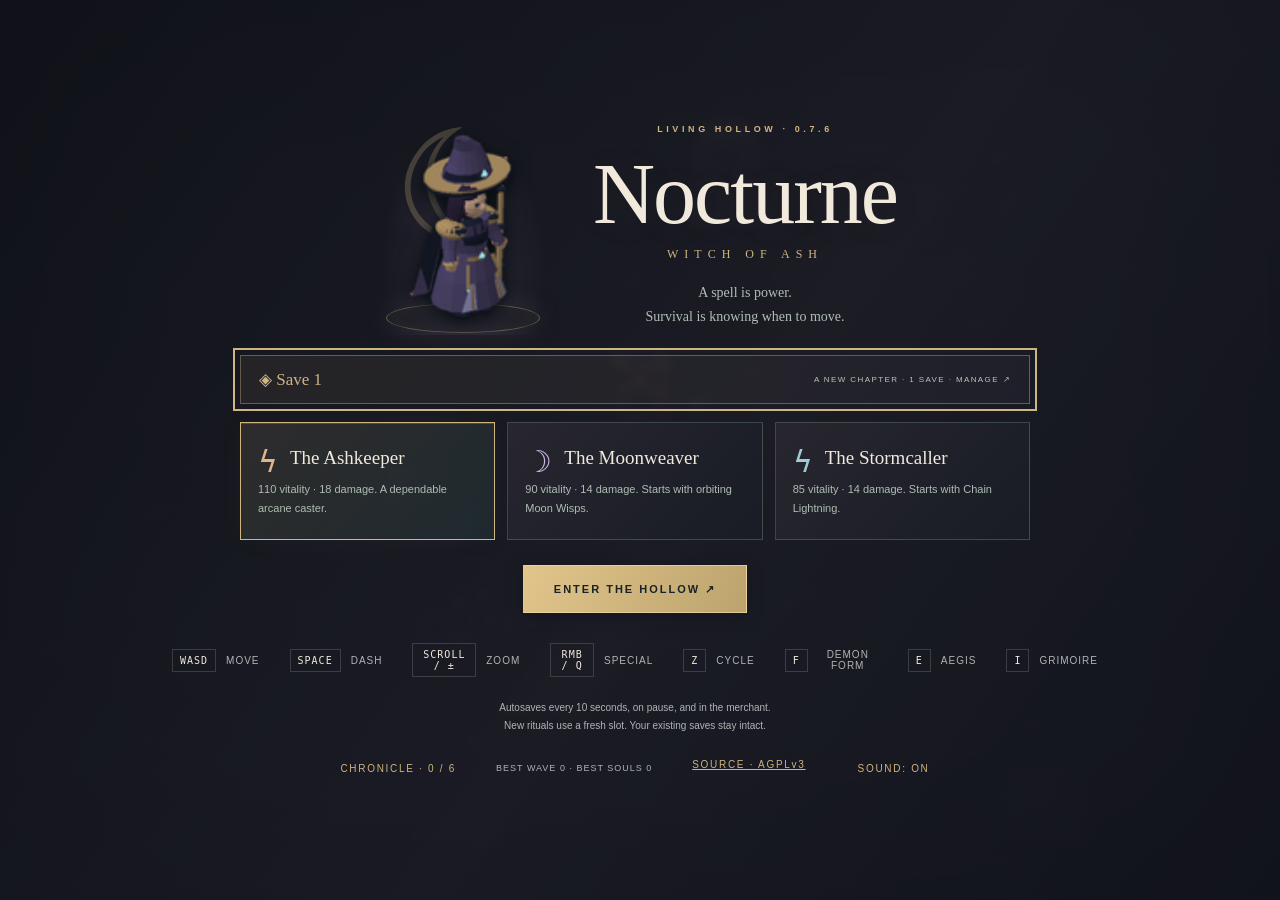
==== commit f49fca98: "Normalize development versions and refresh visual documentation" ====
--- a/JSCanvasEdition/index.html
+++ b/JSCanvasEdition/index.html
@@ -4,35 +4,35 @@
   <meta charset="utf-8">
   <meta name="viewport" content="width=device-width, initial-scale=1, viewport-fit=cover">
   <meta name="theme-color" content="#14191a">
-  <meta name="description" content="Nocturne JSCanvasEdition v5.2.6: Enemy & Sovereign: nine solid enemy families, distinct elite traits, commanders and synchronized boss rituals. Fully offline.">
-  <title>Nocturne — JSCanvasEdition v5.2.6</title>
-  <link rel="stylesheet" href="style.css?v=5.2.6">
-  <script defer src="assets.js?v=5.2.6"></script>
-  <script defer src="game.js?v=5.2.6"></script>
-  <script defer src="systems/progression.js?v=5.2.6"></script>
-  <script defer src="systems/difficulty.js?v=5.2.6"></script>
-  <script defer src="systems/abilities.js?v=5.2.6"></script>
-  <script defer src="systems/warfare.js?v=5.2.6"></script>
-  <script defer src="systems/guardian.js?v=5.2.6"></script>
-  <script defer src="systems/encounters.js?v=5.2.6"></script>
-  <script defer src="systems/vitality.js?v=5.2.6"></script>
-  <script defer src="systems/director.js?v=5.2.6"></script>
-  <script defer src="systems/balance.js?v=5.2.6"></script>
-  <script defer src="systems/animation.js?v=5.2.6"></script>
-  <script defer src="systems/appearance.js?v=5.2.6"></script>
-  <script defer src="systems/motion.js?v=5.2.6"></script>
-  <script defer src="systems/orbitals.js?v=5.2.6"></script>
-  <script defer src="systems/fields.js?v=5.2.6"></script>
-  <script defer src="systems/environment.js?v=5.2.6"></script>
-  <script defer src="systems/presentation.js?v=5.2.6"></script>
-  <script defer src="systems/hostile_visuals.js?v=5.2.6"></script>
-  <script defer src="systems/volumetric_regalia.js?v=5.2.6"></script>
-  <script defer src="systems/snapshots.js?v=5.2.6"></script>
-  <script defer src="systems/storage.js?v=5.2.6"></script>
-  <script defer src="systems/audio.js?v=5.2.6"></script>
-  <script defer src="entities.js?v=5.2.6"></script>
-  <script defer src="combat.js?v=5.2.6"></script>
-  <script defer src="ui.js?v=5.2.6"></script>
+  <meta name="description" content="Nocturne JSCanvasEdition v0.7.6: Enemy & Sovereign: nine solid enemy families, distinct elite traits, commanders and synchronized boss rituals. Fully offline.">
+  <title>Nocturne — JSCanvasEdition v0.7.6</title>
+  <link rel="stylesheet" href="style.css?v=0.7.6">
+  <script defer src="assets.js?v=0.7.6"></script>
+  <script defer src="game.js?v=0.7.6"></script>
+  <script defer src="systems/progression.js?v=0.7.6"></script>
+  <script defer src="systems/difficulty.js?v=0.7.6"></script>
+  <script defer src="systems/abilities.js?v=0.7.6"></script>
+  <script defer src="systems/warfare.js?v=0.7.6"></script>
+  <script defer src="systems/guardian.js?v=0.7.6"></script>
+  <script defer src="systems/encounters.js?v=0.7.6"></script>
+  <script defer src="systems/vitality.js?v=0.7.6"></script>
+  <script defer src="systems/director.js?v=0.7.6"></script>
+  <script defer src="systems/balance.js?v=0.7.6"></script>
+  <script defer src="systems/animation.js?v=0.7.6"></script>
+  <script defer src="systems/appearance.js?v=0.7.6"></script>
+  <script defer src="systems/motion.js?v=0.7.6"></script>
+  <script defer src="systems/orbitals.js?v=0.7.6"></script>
+  <script defer src="systems/fields.js?v=0.7.6"></script>
+  <script defer src="systems/environment.js?v=0.7.6"></script>
+  <script defer src="systems/presentation.js?v=0.7.6"></script>
+  <script defer src="systems/hostile_visuals.js?v=0.7.6"></script>
+  <script defer src="systems/volumetric_regalia.js?v=0.7.6"></script>
+  <script defer src="systems/snapshots.js?v=0.7.6"></script>
+  <script defer src="systems/storage.js?v=0.7.6"></script>
+  <script defer src="systems/audio.js?v=0.7.6"></script>
+  <script defer src="entities.js?v=0.7.6"></script>
+  <script defer src="combat.js?v=0.7.6"></script>
+  <script defer src="ui.js?v=0.7.6"></script>
 </head>
 <body>
   <canvas id="game" aria-label="Nocturne arena. Move with WASD or arrow keys; magic fires automatically."></canvas>
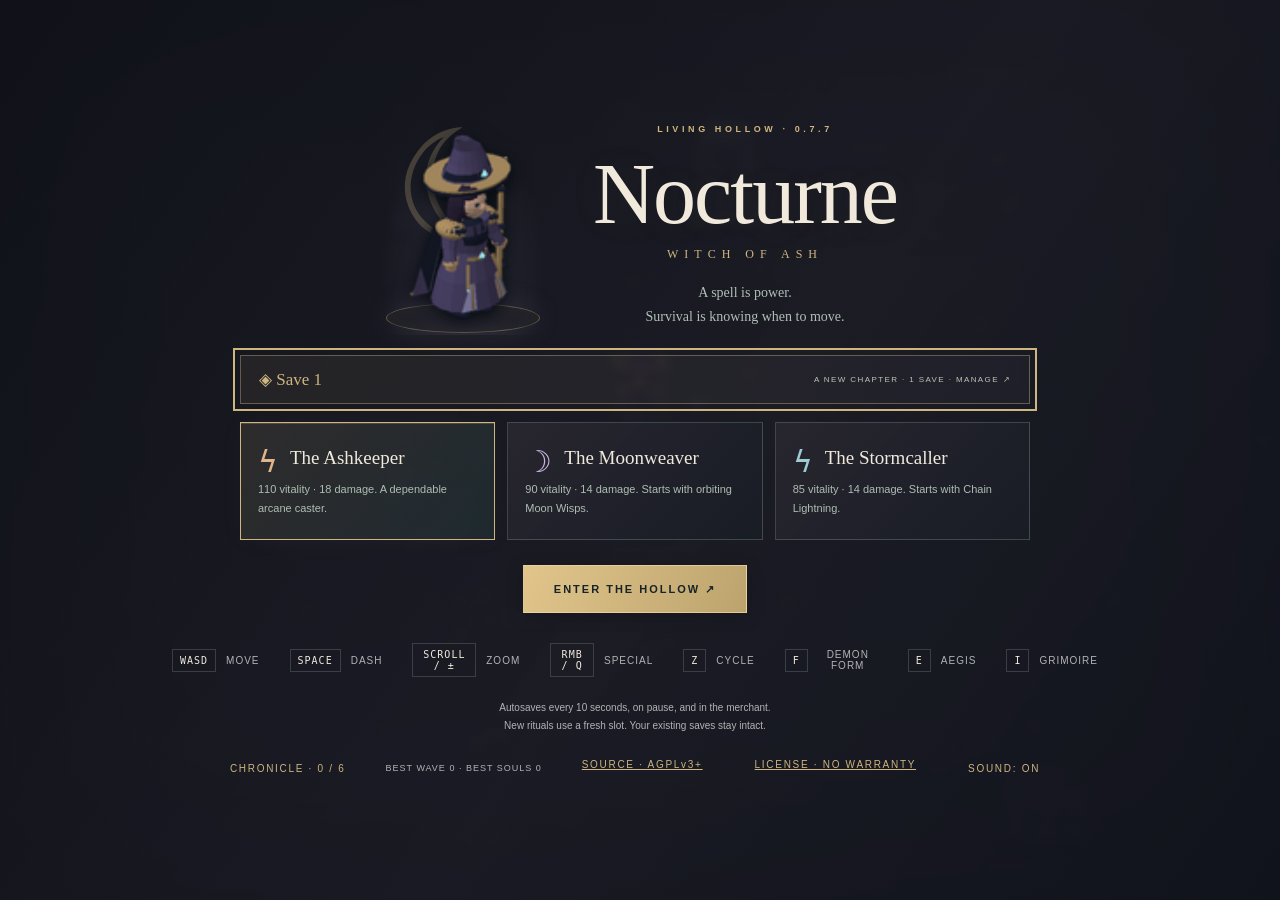
==== commit 23d7eb97: "Restore canonical AGPLv3 text and separate project notices" ====
--- a/JSCanvasEdition/index.html
+++ b/JSCanvasEdition/index.html
@@ -1,38 +1,43 @@
 <!doctype html>
+<!--
+SPDX-License-Identifier: AGPL-3.0-or-later
+Copyright (C) 2026 Javanshir Gurbanzade
+This file is part of Nocturne. See the distribution's LICENSE and NOTICE files.
+-->
 <html lang="en">
 <head>
   <meta charset="utf-8">
   <meta name="viewport" content="width=device-width, initial-scale=1, viewport-fit=cover">
   <meta name="theme-color" content="#14191a">
-  <meta name="description" content="Nocturne JSCanvasEdition v0.7.6: Enemy & Sovereign: nine solid enemy families, distinct elite traits, commanders and synchronized boss rituals. Fully offline.">
-  <title>Nocturne — JSCanvasEdition v0.7.6</title>
-  <link rel="stylesheet" href="style.css?v=0.7.6">
-  <script defer src="assets.js?v=0.7.6"></script>
-  <script defer src="game.js?v=0.7.6"></script>
-  <script defer src="systems/progression.js?v=0.7.6"></script>
-  <script defer src="systems/difficulty.js?v=0.7.6"></script>
-  <script defer src="systems/abilities.js?v=0.7.6"></script>
-  <script defer src="systems/warfare.js?v=0.7.6"></script>
-  <script defer src="systems/guardian.js?v=0.7.6"></script>
-  <script defer src="systems/encounters.js?v=0.7.6"></script>
-  <script defer src="systems/vitality.js?v=0.7.6"></script>
-  <script defer src="systems/director.js?v=0.7.6"></script>
-  <script defer src="systems/balance.js?v=0.7.6"></script>
-  <script defer src="systems/animation.js?v=0.7.6"></script>
-  <script defer src="systems/appearance.js?v=0.7.6"></script>
-  <script defer src="systems/motion.js?v=0.7.6"></script>
-  <script defer src="systems/orbitals.js?v=0.7.6"></script>
-  <script defer src="systems/fields.js?v=0.7.6"></script>
-  <script defer src="systems/environment.js?v=0.7.6"></script>
-  <script defer src="systems/presentation.js?v=0.7.6"></script>
-  <script defer src="systems/hostile_visuals.js?v=0.7.6"></script>
-  <script defer src="systems/volumetric_regalia.js?v=0.7.6"></script>
-  <script defer src="systems/snapshots.js?v=0.7.6"></script>
-  <script defer src="systems/storage.js?v=0.7.6"></script>
-  <script defer src="systems/audio.js?v=0.7.6"></script>
-  <script defer src="entities.js?v=0.7.6"></script>
-  <script defer src="combat.js?v=0.7.6"></script>
-  <script defer src="ui.js?v=0.7.6"></script>
+  <meta name="description" content="Nocturne JSCanvasEdition v0.7.7: Enemy & Sovereign: nine solid enemy families, distinct elite traits, commanders and synchronized boss rituals. Fully offline.">
+  <title>Nocturne — JSCanvasEdition v0.7.7</title>
+  <link rel="stylesheet" href="style.css?v=0.7.7">
+  <script defer src="assets.js?v=0.7.7"></script>
+  <script defer src="game.js?v=0.7.7"></script>
+  <script defer src="systems/progression.js?v=0.7.7"></script>
+  <script defer src="systems/difficulty.js?v=0.7.7"></script>
+  <script defer src="systems/abilities.js?v=0.7.7"></script>
+  <script defer src="systems/warfare.js?v=0.7.7"></script>
+  <script defer src="systems/guardian.js?v=0.7.7"></script>
+  <script defer src="systems/encounters.js?v=0.7.7"></script>
+  <script defer src="systems/vitality.js?v=0.7.7"></script>
+  <script defer src="systems/director.js?v=0.7.7"></script>
+  <script defer src="systems/balance.js?v=0.7.7"></script>
+  <script defer src="systems/animation.js?v=0.7.7"></script>
+  <script defer src="systems/appearance.js?v=0.7.7"></script>
+  <script defer src="systems/motion.js?v=0.7.7"></script>
+  <script defer src="systems/orbitals.js?v=0.7.7"></script>
+  <script defer src="systems/fields.js?v=0.7.7"></script>
+  <script defer src="systems/environment.js?v=0.7.7"></script>
+  <script defer src="systems/presentation.js?v=0.7.7"></script>
+  <script defer src="systems/hostile_visuals.js?v=0.7.7"></script>
+  <script defer src="systems/volumetric_regalia.js?v=0.7.7"></script>
+  <script defer src="systems/snapshots.js?v=0.7.7"></script>
+  <script defer src="systems/storage.js?v=0.7.7"></script>
+  <script defer src="systems/audio.js?v=0.7.7"></script>
+  <script defer src="entities.js?v=0.7.7"></script>
+  <script defer src="combat.js?v=0.7.7"></script>
+  <script defer src="ui.js?v=0.7.7"></script>
 </head>
 <body>
   <canvas id="game" aria-label="Nocturne arena. Move with WASD or arrow keys; magic fires automatically."></canvas>
--- a/JSCanvasEdition/style.css
+++ b/JSCanvasEdition/style.css
@@ -1,3 +1,8 @@
+/*
+SPDX-License-Identifier: AGPL-3.0-or-later
+Copyright (C) 2026 Javanshir Gurbanzade
+This file is part of Nocturne. See the distribution's LICENSE and NOTICE files.
+*/
 :root{color-scheme:dark;--ink:#14191a;--panel:#1c2223;--ivory:#e9e3d5;--muted:#929b96;--gold:#c7ad79;--purple:#b5a2d2;--line:#56615a}
 *{box-sizing:border-box}html,body{margin:0;width:100%;height:100%;overflow:hidden;background:var(--ink);color:var(--ivory);font-family:Arial,Helvetica,sans-serif}button{font:inherit;color:inherit;cursor:pointer}button:focus-visible{outline:2px solid var(--gold);outline-offset:5px}button:disabled{opacity:.42;cursor:not-allowed}[hidden]{display:none!important}#game{display:block;width:100%;height:100%;image-rendering:auto;touch-action:none}.vignette{position:fixed;inset:0;pointer-events:none;box-shadow:inset 0 0 170px 55px #0d1113aa}.eyebrow{font-size:10px;letter-spacing:2.6px;font-weight:600;color:var(--gold)}#hud{position:fixed;left:36px;right:36px;top:max(25px,env(safe-area-inset-top));display:flex;justify-content:space-between;align-items:flex-start;pointer-events:none}.brand{display:flex;gap:14px;align-items:center;font:18px Georgia,serif;letter-spacing:4px}.brand small{display:block;color:var(--muted);font:8px Arial,sans-serif;letter-spacing:3.5px;margin-top:8px}.sigil{font-size:41px;color:var(--gold)}.wave-hud{text-align:center;position:absolute;left:50%;transform:translateX(-50%);display:flex;flex-direction:column;gap:7px}.wave-hud strong{font:30px Georgia,serif;letter-spacing:3px;font-variant-numeric:tabular-nums}.wave-hud>span:last-child{font-size:8px;letter-spacing:3px;color:var(--muted)}.resources{display:flex;align-items:center;gap:12px;font:22px Georgia,serif;font-variant-numeric:tabular-nums}.gold-mark{color:var(--gold)}.icon-button{pointer-events:auto;border:1px solid #78827555;background:#1b2223b0;width:34px;height:34px;margin-left:15px;font-size:14px}.wave-progress{position:absolute;top:100px;height:1px;left:0;right:0;background:#a3b59b20}.wave-progress i{display:block;height:1px;background:var(--gold);transition:width .1s linear;opacity:.5}#bottom-hud{position:fixed;bottom:max(27px,env(safe-area-inset-bottom));left:36px;right:36px;display:flex;gap:50px;align-items:flex-end;pointer-events:none}.vital{width:180px;flex-shrink:0}.bar{height:4px;background:#b5b7a323;overflow:hidden}.bar i{height:100%;display:block;transition:width .12s}.health{margin:11px 0 8px}.health i{background:#b39086}.vital>span:last-child,#xp-text{font-size:10px;color:var(--muted);letter-spacing:1px;font-variant-numeric:tabular-nums}.experience{flex:1}.experience>div:first-child{display:flex;justify-content:space-between;margin-bottom:12px}.xp i{background:var(--purple)}.kills{text-align:right;min-width:135px}.kills strong{display:block;margin-top:8px;font:24px Georgia,serif}.overlay{position:fixed;inset:0;display:flex;align-items:center;justify-content:center;padding:28px;background:#0a0f11c9;backdrop-filter:blur(7px);overflow-y:auto}.menu{width:min(1040px,100%);max-height:100%;text-align:center;padding:28px 0}.menu h1{font:clamp(44px,7vw,85px)/1.05 Georgia,serif;font-weight:400;letter-spacing:-2px;margin:22px 0 16px}.menu h2{font:clamp(34px,5vw,52px) Georgia,serif;font-weight:400;margin:16px 0}.menu .subtitle{font-size:13px;line-height:1.9;color:#aab1ab;max-width:500px;margin:0 auto 28px}.menu .moon{display:block;font:58px Georgia,serif;color:var(--gold);margin:12px auto}.menu .subtitle-name{font:12px Georgia,serif;letter-spacing:7px;text-transform:uppercase;color:var(--gold);margin-bottom:25px}.rule{height:1px;background:linear-gradient(90deg,transparent,#9b956044,transparent);max-width:400px;margin:27px auto}.primary{border:1px solid #c7ad7970;background:#c7ad79;color:#1a2020;min-height:48px;padding:14px 30px;font-size:11px;font-weight:700;letter-spacing:2px;transition:background .15s,transform .15s}.primary:hover{background:#e2cc9f;transform:translateY(-2px)}.secondary{border:1px solid #78827560;background:#202729;padding:12px 23px;min-height:44px;font-size:11px;letter-spacing:1px}.secondary:hover{border-color:var(--gold)}.controls{display:flex;justify-content:center;gap:30px;margin:30px 0 10px;color:var(--muted);font-size:10px;letter-spacing:1px}.controls span{display:flex;align-items:center;gap:10px}kbd{border:1px solid #6f777766;padding:5px 7px;font:10px monospace;color:var(--ivory)}.cards{display:grid;grid-template-columns:repeat(3,1fr);gap:16px;margin:30px 0;text-align:left}.card{background:linear-gradient(135deg,#2b3030,#1b2224);border:1px solid #70776855;position:relative;padding:26px;display:flex;flex-direction:column;min-height:245px}.choice{width:100%;text-align:left;transition:transform .18s,border-color .18s}.choice:hover{border-color:var(--gold);transform:translateY(-5px)}.card-icon{font:34px Georgia,serif;color:var(--gold);height:53px}.card h3{font:22px Georgia,serif;font-weight:400;margin:13px 0}.card p{font-size:12px;line-height:1.7;color:#a8b1ab;margin:0 0 20px}.card .tag{font-size:9px;letter-spacing:2px;color:var(--purple);margin-top:auto}.shop-cards{grid-template-columns:repeat(4,1fr)}.shop-cards .card{padding:22px 19px;min-height:285px}.card-actions{display:flex;gap:7px;margin-top:auto}.buy{flex:1;padding:10px 6px;background:#c7ad79;color:#181d1e;border:0;font-size:11px}.lock{background:transparent;border:1px solid #7d87736b;color:var(--muted);font-size:10px;padding:8px}.lock[aria-pressed=true]{background:#c7ad7922;color:var(--gold);border-color:var(--gold)}.card.locked{border-color:#c7ad7970}.sold{font:15px Georgia,serif;color:var(--muted);padding:16px 0}.shop-top{display:flex;justify-content:center;gap:25px;font-size:11px;letter-spacing:1px;color:var(--muted)}.shop-top strong{color:var(--gold)}.shop-actions{display:flex;justify-content:center;gap:15px;flex-wrap:wrap}.stat-strip{display:flex;justify-content:center;gap:22px;font-size:10px;color:var(--muted);margin:22px 0;flex-wrap:wrap}.stat-strip b{color:var(--ivory);margin-left:6px;font-weight:400}.hint{color:var(--muted);font-size:10px;line-height:1.8;margin-top:22px}.wave-banner{position:fixed;pointer-events:none;top:31%;left:50%;transform:translate(-50%,-10px);text-align:center;opacity:0;transition:opacity .6s,transform .6s;font:30px Georgia,serif;letter-spacing:5px}.wave-banner.visible{opacity:1;transform:translate(-50%,0)}.wave-banner small{display:block;font:9px Arial,sans-serif;letter-spacing:4px;color:var(--gold);margin-bottom:12px}#toast{position:fixed;pointer-events:none;bottom:110px;left:50%;transform:translateX(-50%);padding:12px 24px;background:#151c1eeb;border:1px solid #b8a07755;font-size:12px;opacity:0;transition:opacity .2s}#toast.visible{opacity:1}#touch-zone{display:none;position:fixed;left:26px;bottom:115px;width:106px;height:106px;border:1px solid #c7ad7955;background:#151b1b77;border-radius:50%;touch-action:none}#touch-knob{width:36px;height:36px;border:1px solid #c7ad7988;border-radius:50%;background:#c7ad7922;position:absolute;left:34px;top:34px;pointer-events:none}noscript{position:fixed;top:30%;left:10%;right:10%;text-align:center}
 @media(pointer:coarse){#touch-zone{display:block}body:has(.overlay:not([hidden])) #touch-zone{display:none}}
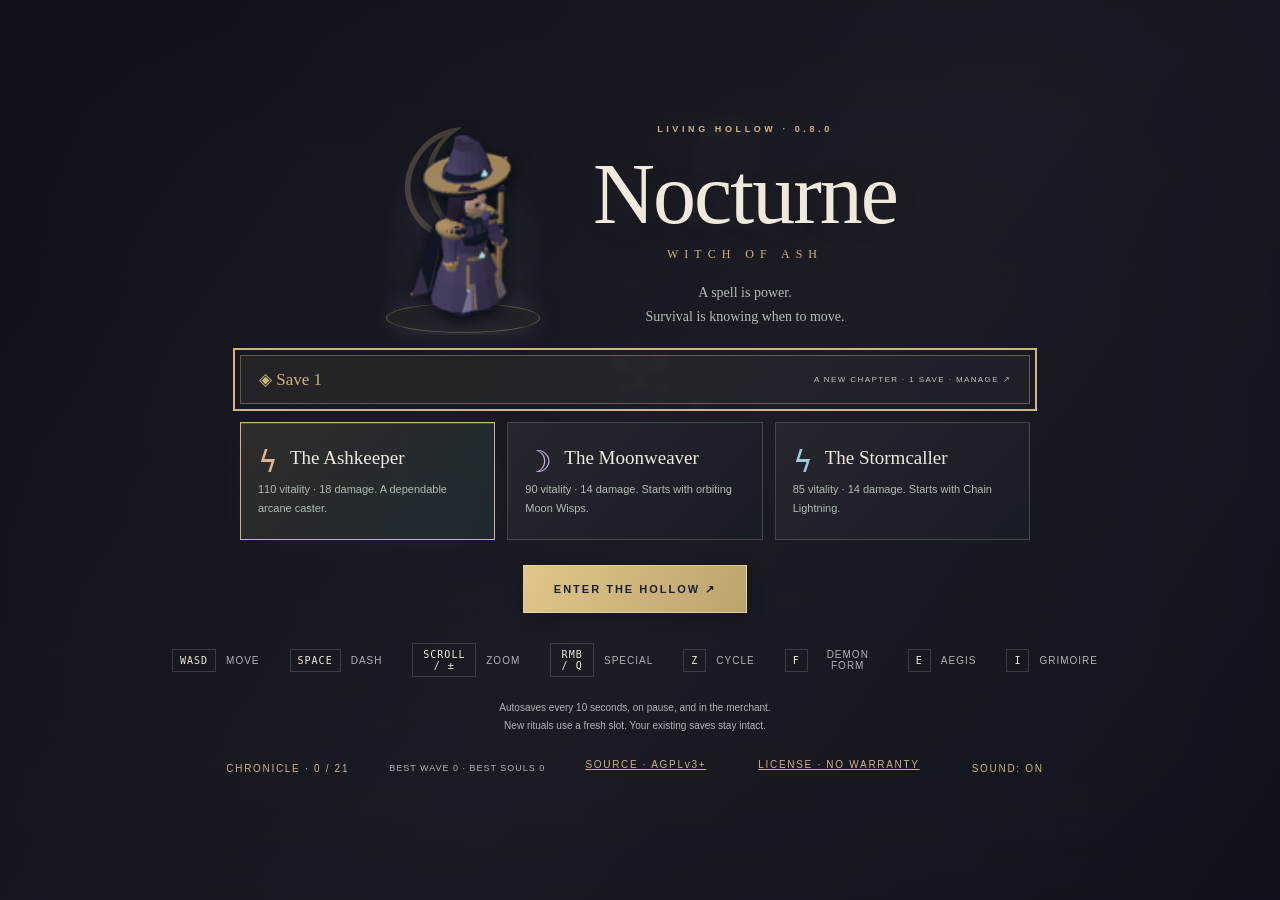
==== commit bbec10aa: "feat: release v0.8.0 Ascension Foundations" ====
--- a/JSCanvasEdition/index.html
+++ b/JSCanvasEdition/index.html
@@ -9,35 +9,54 @@
   <meta charset="utf-8">
   <meta name="viewport" content="width=device-width, initial-scale=1, viewport-fit=cover">
   <meta name="theme-color" content="#14191a">
-  <meta name="description" content="Nocturne JSCanvasEdition v0.7.7: Enemy & Sovereign: nine solid enemy families, distinct elite traits, commanders and synchronized boss rituals. Fully offline.">
-  <title>Nocturne — JSCanvasEdition v0.7.7</title>
-  <link rel="stylesheet" href="style.css?v=0.7.7">
-  <script defer src="assets.js?v=0.7.7"></script>
-  <script defer src="game.js?v=0.7.7"></script>
-  <script defer src="systems/progression.js?v=0.7.7"></script>
-  <script defer src="systems/difficulty.js?v=0.7.7"></script>
-  <script defer src="systems/abilities.js?v=0.7.7"></script>
-  <script defer src="systems/warfare.js?v=0.7.7"></script>
-  <script defer src="systems/guardian.js?v=0.7.7"></script>
-  <script defer src="systems/encounters.js?v=0.7.7"></script>
-  <script defer src="systems/vitality.js?v=0.7.7"></script>
-  <script defer src="systems/director.js?v=0.7.7"></script>
-  <script defer src="systems/balance.js?v=0.7.7"></script>
-  <script defer src="systems/animation.js?v=0.7.7"></script>
-  <script defer src="systems/appearance.js?v=0.7.7"></script>
-  <script defer src="systems/motion.js?v=0.7.7"></script>
-  <script defer src="systems/orbitals.js?v=0.7.7"></script>
-  <script defer src="systems/fields.js?v=0.7.7"></script>
-  <script defer src="systems/environment.js?v=0.7.7"></script>
-  <script defer src="systems/presentation.js?v=0.7.7"></script>
-  <script defer src="systems/hostile_visuals.js?v=0.7.7"></script>
-  <script defer src="systems/volumetric_regalia.js?v=0.7.7"></script>
-  <script defer src="systems/snapshots.js?v=0.7.7"></script>
-  <script defer src="systems/storage.js?v=0.7.7"></script>
-  <script defer src="systems/audio.js?v=0.7.7"></script>
-  <script defer src="entities.js?v=0.7.7"></script>
-  <script defer src="combat.js?v=0.7.7"></script>
-  <script defer src="ui.js?v=0.7.7"></script>
+  <meta name="description" content="Nocturne JSCanvasEdition v0.8.0: Ascension Foundations, explorable preparation, safe legacy recognition and offline PNG artwork.">
+  <title>Nocturne — JSCanvasEdition v0.8.0</title>
+  <link rel="stylesheet" href="src/styles/base.css?v=0.8.0">
+  <link rel="stylesheet" href="src/styles/ascension.css?v=0.8.0">
+  <script defer src="assets/manifest.js?v=0.8.0"></script>
+  <script defer src="assets/metadata/atlas.js?v=0.8.0"></script>
+  <script defer src="assets/metadata/packing.js?v=0.8.0"></script>
+  <script defer src="assets/metadata/cloth.js?v=0.8.0"></script>
+  <script defer src="assets/metadata/animations.js?v=0.8.0"></script>
+  <script defer src="src/core/game-state.js?v=0.8.0"></script>
+  <script defer src="src/core/spatial-hash.js?v=0.8.0"></script>
+  <script defer src="src/core/input.js?v=0.8.0"></script>
+  <script defer src="src/core/asset-loader.js?v=0.8.0"></script>
+  <script defer src="src/core/game.js?v=0.8.0"></script>
+  <script defer src="src/systems/progression.js?v=0.8.0"></script>
+  <script defer src="src/systems/difficulty.js?v=0.8.0"></script>
+  <script defer src="src/systems/abilities.js?v=0.8.0"></script>
+  <script defer src="src/systems/warfare.js?v=0.8.0"></script>
+  <script defer src="src/systems/guardian.js?v=0.8.0"></script>
+  <script defer src="src/systems/encounters.js?v=0.8.0"></script>
+  <script defer src="src/rendering/vitality.js?v=0.8.0"></script>
+  <script defer src="src/systems/director.js?v=0.8.0"></script>
+  <script defer src="src/systems/balance.js?v=0.8.0"></script>
+  <script defer src="src/rendering/animation.js?v=0.8.0"></script>
+  <script defer src="src/rendering/appearance.js?v=0.8.0"></script>
+  <script defer src="src/rendering/motion.js?v=0.8.0"></script>
+  <script defer src="src/rendering/orbitals.js?v=0.8.0"></script>
+  <script defer src="src/rendering/fields.js?v=0.8.0"></script>
+  <script defer src="src/rendering/environment.js?v=0.8.0"></script>
+  <script defer src="src/rendering/presentation.js?v=0.8.0"></script>
+  <script defer src="src/rendering/hostile_visuals.js?v=0.8.0"></script>
+  <script defer src="src/rendering/volumetric_regalia.js?v=0.8.0"></script>
+  <script defer src="src/systems/snapshots.js?v=0.8.0"></script>
+  <script defer src="src/data/configuration.js?v=0.8.0"></script>
+  <script defer src="src/data/tiers.js?v=0.8.0"></script>
+  <script defer src="src/systems/ascension.js?v=0.8.0"></script>
+  <script defer src="src/systems/wave-cycle.js?v=0.8.0"></script>
+  <script defer src="src/systems/ascension-trials.js?v=0.8.0"></script>
+  <script defer src="src/systems/migration.js?v=0.8.0"></script>
+  <script defer src="src/rendering/ascension-identity.js?v=0.8.0"></script>
+  <script defer src="src/systems/storage.js?v=0.8.0"></script>
+  <script defer src="src/systems/audio.js?v=0.8.0"></script>
+  <script defer src="src/entities/entities.js?v=0.8.0"></script>
+  <script defer src="src/combat/combat.js?v=0.8.0"></script>
+  <script defer src="src/ui/ui.js?v=0.8.0"></script>
+  <script defer src="src/ui/ascension-ui.js?v=0.8.0"></script>
+  <script defer src="src/ui/wave-ui.js?v=0.8.0"></script>
+  <script defer src="src/bootstrap.js?v=0.8.0"></script>
 </head>
 <body>
   <canvas id="game" aria-label="Nocturne arena. Move with WASD or arrow keys; magic fires automatically."></canvas>
@@ -45,7 +64,7 @@
   <header id="hud" hidden>
     <div class="brand"><span class="sigil">☾</span><div>NOCTURNE<small>WITCH OF ASH</small></div></div>
     <div class="wave-hud"><span class="eyebrow" id="wave-label">WAVE 01</span><strong id="timer">00:30</strong><span id="wave-status">THE HOLLOW</span></div>
-    <div class="resources"><span class="gold-mark">◈</span><strong id="gold">0</strong><button id="grimoire-button" class="icon-button" aria-label="Open grimoire (I)">✧</button><button id="pause-button" class="icon-button" aria-label="Pause game">Ⅱ</button></div>
+    <div class="resources"><span class="gold-mark">◈</span><strong id="gold">0</strong><button id="ascension-button" class="icon-button" aria-label="Ascension tiers (T)">◇</button><button id="grimoire-button" class="icon-button" aria-label="Open grimoire (I)">✧</button><button id="pause-button" class="icon-button" aria-label="Pause game">Ⅱ</button></div>
     <div class="wave-progress"><i id="wave-fill"></i></div>
   </header>
   <aside id="boss-hud" hidden aria-label="Boss vitality and ward"><div><span id="boss-phase">HOLLOW WARDEN</span><span id="boss-hp"></span></div><div class="bar"><i id="boss-fill"></i></div><div id="guardian-ward" hidden><small id="guardian-ward-text"></small><div class="bar"><i id="guardian-ward-fill"></i></div></div></aside>
@@ -65,6 +84,10 @@
   <aside id="power-hud" hidden><div class="power-title"><strong id="form-label">DEMON ESSENCE</strong><span id="form-text">0 / 100</span></div><div class="bar"><i id="form-fill"></i></div><button id="demon-button" type="button" disabled aria-describedby="demon-preview">F · NEED 100 ESSENCE</button><small id="demon-preview">Collect jewels. Transform when you choose.</small><div class="aegis-control"><button id="shield-button" type="button" aria-describedby="shield-text">E · AEGIS</button><span id="shield-text">READY</span><div class="bar"><i id="shield-fill"></i></div></div><div class="special-row"><button id="special-button" aria-label="Hold for charged special ability">☽ SPECIAL</button><button id="cycle-special" aria-label="Cycle special ability (Z)">Z ↻</button></div><small id="special-text">RIGHT CLICK / Q · READY</small></aside>
   <div id="touch-zone" aria-label="Touch movement control"><div id="touch-knob"></div></div>
   <button id="dash-button" aria-label="Dash">»<small>DASH</small></button>
+  <aside id="preparation-panel" class="preparation-panel" hidden aria-label="Between-wave preparation">
+    <h2 id="preparation-title">WAVE CLEARED</h2><p id="preparation-detail"></p>
+    <div class="preparation-actions"><button class="secondary" id="open-merchant">MERCHANT</button><button class="secondary" id="preparation-grimoire">GRIMOIRE</button><button class="secondary" id="open-ascension">ASCENSION</button><button class="primary" id="start-next-wave">START NEXT WAVE</button></div>
+  </aside>
   <noscript>This game requires JavaScript. Enable it and reopen index.html.</noscript>
 </body>
 </html>
--- a/JSCanvasEdition/src/styles/base.css
+++ b/JSCanvasEdition/src/styles/base.css
@@ -0,0 +1,204 @@
+/*
+SPDX-License-Identifier: AGPL-3.0-or-later
+Copyright (C) 2026 Javanshir Gurbanzade
+This file is part of Nocturne. See the distribution's LICENSE and NOTICE files.
+*/
+:root{color-scheme:dark;--ink:#14191a;--panel:#1c2223;--ivory:#e9e3d5;--muted:#929b96;--gold:#c7ad79;--purple:#b5a2d2;--line:#56615a}
+*{box-sizing:border-box}html,body{margin:0;width:100%;height:100%;overflow:hidden;background:var(--ink);color:var(--ivory);font-family:Arial,Helvetica,sans-serif}button{font:inherit;color:inherit;cursor:pointer}button:focus-visible{outline:2px solid var(--gold);outline-offset:5px}button:disabled{opacity:.42;cursor:not-allowed}[hidden]{display:none!important}#game{display:block;width:100%;height:100%;image-rendering:auto;touch-action:none}.vignette{position:fixed;inset:0;pointer-events:none;box-shadow:inset 0 0 170px 55px #0d1113aa}.eyebrow{font-size:10px;letter-spacing:2.6px;font-weight:600;color:var(--gold)}#hud{position:fixed;left:36px;right:36px;top:max(25px,env(safe-area-inset-top));display:flex;justify-content:space-between;align-items:flex-start;pointer-events:none}.brand{display:flex;gap:14px;align-items:center;font:18px Georgia,serif;letter-spacing:4px}.brand small{display:block;color:var(--muted);font:8px Arial,sans-serif;letter-spacing:3.5px;margin-top:8px}.sigil{font-size:41px;color:var(--gold)}.wave-hud{text-align:center;position:absolute;left:50%;transform:translateX(-50%);display:flex;flex-direction:column;gap:7px}.wave-hud strong{font:30px Georgia,serif;letter-spacing:3px;font-variant-numeric:tabular-nums}.wave-hud>span:last-child{font-size:8px;letter-spacing:3px;color:var(--muted)}.resources{display:flex;align-items:center;gap:12px;font:22px Georgia,serif;font-variant-numeric:tabular-nums}.gold-mark{color:var(--gold)}.icon-button{pointer-events:auto;border:1px solid #78827555;background:#1b2223b0;width:34px;height:34px;margin-left:15px;font-size:14px}.wave-progress{position:absolute;top:100px;height:1px;left:0;right:0;background:#a3b59b20}.wave-progress i{display:block;height:1px;background:var(--gold);transition:width .1s linear;opacity:.5}#bottom-hud{position:fixed;bottom:max(27px,env(safe-area-inset-bottom));left:36px;right:36px;display:flex;gap:50px;align-items:flex-end;pointer-events:none}.vital{width:180px;flex-shrink:0}.bar{height:4px;background:#b5b7a323;overflow:hidden}.bar i{height:100%;display:block;transition:width .12s}.health{margin:11px 0 8px}.health i{background:#b39086}.vital>span:last-child,#xp-text{font-size:10px;color:var(--muted);letter-spacing:1px;font-variant-numeric:tabular-nums}.experience{flex:1}.experience>div:first-child{display:flex;justify-content:space-between;margin-bottom:12px}.xp i{background:var(--purple)}.kills{text-align:right;min-width:135px}.kills strong{display:block;margin-top:8px;font:24px Georgia,serif}.overlay{position:fixed;inset:0;display:flex;align-items:center;justify-content:center;padding:28px;background:#0a0f11c9;backdrop-filter:blur(7px);overflow-y:auto}.menu{width:min(1040px,100%);max-height:100%;text-align:center;padding:28px 0}.menu h1{font:clamp(44px,7vw,85px)/1.05 Georgia,serif;font-weight:400;letter-spacing:-2px;margin:22px 0 16px}.menu h2{font:clamp(34px,5vw,52px) Georgia,serif;font-weight:400;margin:16px 0}.menu .subtitle{font-size:13px;line-height:1.9;color:#aab1ab;max-width:500px;margin:0 auto 28px}.menu .moon{display:block;font:58px Georgia,serif;color:var(--gold);margin:12px auto}.menu .subtitle-name{font:12px Georgia,serif;letter-spacing:7px;text-transform:uppercase;color:var(--gold);margin-bottom:25px}.rule{height:1px;background:linear-gradient(90deg,transparent,#9b956044,transparent);max-width:400px;margin:27px auto}.primary{border:1px solid #c7ad7970;background:#c7ad79;color:#1a2020;min-height:48px;padding:14px 30px;font-size:11px;font-weight:700;letter-spacing:2px;transition:background .15s,transform .15s}.primary:hover{background:#e2cc9f;transform:translateY(-2px)}.secondary{border:1px solid #78827560;background:#202729;padding:12px 23px;min-height:44px;font-size:11px;letter-spacing:1px}.secondary:hover{border-color:var(--gold)}.controls{display:flex;justify-content:center;gap:30px;margin:30px 0 10px;color:var(--muted);font-size:10px;letter-spacing:1px}.controls span{display:flex;align-items:center;gap:10px}kbd{border:1px solid #6f777766;padding:5px 7px;font:10px monospace;color:var(--ivory)}.cards{display:grid;grid-template-columns:repeat(3,1fr);gap:16px;margin:30px 0;text-align:left}.card{background:linear-gradient(135deg,#2b3030,#1b2224);border:1px solid #70776855;position:relative;padding:26px;display:flex;flex-direction:column;min-height:245px}.choice{width:100%;text-align:left;transition:transform .18s,border-color .18s}.choice:hover{border-color:var(--gold);transform:translateY(-5px)}.card-icon{font:34px Georgia,serif;color:var(--gold);height:53px}.card h3{font:22px Georgia,serif;font-weight:400;margin:13px 0}.card p{font-size:12px;line-height:1.7;color:#a8b1ab;margin:0 0 20px}.card .tag{font-size:9px;letter-spacing:2px;color:var(--purple);margin-top:auto}.shop-cards{grid-template-columns:repeat(4,1fr)}.shop-cards .card{padding:22px 19px;min-height:285px}.card-actions{display:flex;gap:7px;margin-top:auto}.buy{flex:1;padding:10px 6px;background:#c7ad79;color:#181d1e;border:0;font-size:11px}.lock{background:transparent;border:1px solid #7d87736b;color:var(--muted);font-size:10px;padding:8px}.lock[aria-pressed=true]{background:#c7ad7922;color:var(--gold);border-color:var(--gold)}.card.locked{border-color:#c7ad7970}.sold{font:15px Georgia,serif;color:var(--muted);padding:16px 0}.shop-top{display:flex;justify-content:center;gap:25px;font-size:11px;letter-spacing:1px;color:var(--muted)}.shop-top strong{color:var(--gold)}.shop-actions{display:flex;justify-content:center;gap:15px;flex-wrap:wrap}.stat-strip{display:flex;justify-content:center;gap:22px;font-size:10px;color:var(--muted);margin:22px 0;flex-wrap:wrap}.stat-strip b{color:var(--ivory);margin-left:6px;font-weight:400}.hint{color:var(--muted);font-size:10px;line-height:1.8;margin-top:22px}.wave-banner{position:fixed;pointer-events:none;top:31%;left:50%;transform:translate(-50%,-10px);text-align:center;opacity:0;transition:opacity .6s,transform .6s;font:30px Georgia,serif;letter-spacing:5px}.wave-banner.visible{opacity:1;transform:translate(-50%,0)}.wave-banner small{display:block;font:9px Arial,sans-serif;letter-spacing:4px;color:var(--gold);margin-bottom:12px}#toast{position:fixed;pointer-events:none;bottom:110px;left:50%;transform:translateX(-50%);padding:12px 24px;background:#151c1eeb;border:1px solid #b8a07755;font-size:12px;opacity:0;transition:opacity .2s}#toast.visible{opacity:1}#touch-zone{display:none;position:fixed;left:26px;bottom:115px;width:106px;height:106px;border:1px solid #c7ad7955;background:#151b1b77;border-radius:50%;touch-action:none}#touch-knob{width:36px;height:36px;border:1px solid #c7ad7988;border-radius:50%;background:#c7ad7922;position:absolute;left:34px;top:34px;pointer-events:none}noscript{position:fixed;top:30%;left:10%;right:10%;text-align:center}
+@media(pointer:coarse){#touch-zone{display:block}body:has(.overlay:not([hidden])) #touch-zone{display:none}}
+@media(max-width:700px){#hud{left:18px;right:18px;top:18px}.brand{font-size:12px;letter-spacing:2px;gap:7px}.brand small{font-size:6px;letter-spacing:2px}.sigil{font-size:29px}.resources{font-size:18px;gap:6px}.icon-button{margin-left:6px}.wave-hud strong{font-size:24px}.wave-progress{top:85px}#bottom-hud{left:18px;right:18px;bottom:18px;gap:20px}.vital{width:105px}.kills{display:none}.eyebrow{font-size:8px;letter-spacing:2px}.overlay{padding:16px}.menu{padding:20px 0}.menu h1{font-size:54px}.menu .subtitle{font-size:12px}.cards{grid-template-columns:1fr;gap:10px;margin:20px 0}.card{min-height:125px;padding:16px 20px}.card-icon{position:absolute;right:20px;top:14px;font-size:28px}.card h3{margin:5px 0 10px;font-size:20px;padding-right:35px}.card p{margin:0 0 10px;padding-right:25px}.card .tag{font-size:8px}.shop-cards{grid-template-columns:repeat(2,1fr)}.shop-cards .card{min-height:230px;padding:14px}.shop-cards .card-icon{position:static;height:35px}.shop-cards .card p{padding:0;font-size:11px}.shop-cards .card h3{padding:0;font-size:19px}.controls{gap:13px;flex-wrap:wrap}.stat-strip{gap:12px}.menu .moon{font-size:42px}}
+@media(prefers-reduced-motion:reduce){*,*::before,*::after{transition:none!important}}
+
+/* 2.0 · The Coven Update */
+.overlay{overscroll-behavior:contain;align-items:safe center}.menu{overflow-y:auto;scrollbar-width:thin;scrollbar-color:#857859 #1c2223}.text-button{border:0;background:transparent;color:var(--gold);font-size:10px;letter-spacing:1.7px;padding:12px;min-height:42px}.text-button:hover{color:#f0ddbc}.title-sub{margin-bottom:22px!important}.coven-grid{display:grid;grid-template-columns:repeat(3,1fr);gap:12px;max-width:790px;margin:0 auto 25px;text-align:left}.coven-choice{position:relative;border:1px solid #7782714a;background:#222a2aa6;padding:18px 17px;min-height:125px;text-align:left;transition:border-color .2s,background .2s}.coven-choice:hover{border-color:#b6a77a88}.coven-choice.chosen{border-color:var(--gold);background:#9e8c6120}.coven-choice>span{font:30px Georgia;float:left;margin-right:12px}.coven-choice strong{font:19px Georgia;display:block;margin:3px 0 11px}.coven-choice small{display:block;font-size:11px;color:var(--muted);line-height:1.7}.title-bottom{display:flex;align-items:center;justify-content:center;gap:28px;margin-top:12px}.title-bottom>span{font-size:9px;letter-spacing:1px;color:var(--muted)}.rarity-rare{border-top:2px solid #9cacc7}.rarity-rare .tag{color:#a9c4df}.rarity-epic{border-top:2px solid #b3a1cc}.rarity-epic .tag{color:#c9b3de}.card.locked{box-shadow:inset 0 0 35px #c6a56d0c}.shop-cards .card{min-height:310px}.shop-cards .card p{font-size:11px}.shop-cards .card .tag{margin:5px 0 0}.shop-cards .card-icon{height:42px}.card-actions{padding-top:12px}.dash-meter{width:110px;flex-shrink:0}.dash-meter .bar{margin:11px 0 8px}.dash-meter i{background:var(--gold)}.dash-meter>span:last-child{font-size:9px;color:var(--muted);letter-spacing:1px}#bottom-hud{gap:32px}#ritual-hud{position:fixed;left:36px;top:155px;pointer-events:none;display:flex;flex-direction:column;gap:13px}#biome-name{font-size:8px;color:#98a29b;letter-spacing:2px}#performance{font:8px monospace;letter-spacing:1px;color:#929d9388}#spell-belt{display:flex;gap:7px}.belt-spell{position:relative;width:35px;height:39px;border:1px solid #8e9e7d27;background:#182020a1;color:#7e898052;text-align:center}.belt-spell i{font:24px Georgia;display:block;line-height:34px}.belt-spell small{position:absolute;right:-3px;bottom:-4px;font:8px monospace;background:#1a2122;padding:1px 3px}.belt-spell.learned{border-color:#acb2a261;color:#d7ceb9}.belt-spell.evolved{border-color:#c9a8e0;color:#e1c4f1;box-shadow:0 0 17px #c7a7e420}body:has(#hud[hidden]) #ritual-hud{display:none}#boss-hud{position:fixed;top:155px;left:50%;transform:translateX(-50%);width:min(360px,38vw);pointer-events:none}#boss-hud>div:first-child{display:flex;justify-content:space-between;gap:15px;color:#d0ac92;font:9px Arial;letter-spacing:2px;margin-bottom:10px}#boss-hp{letter-spacing:0;color:#9eaaa1;font-size:8px}#boss-hud .bar{height:5px}#boss-fill{background:#b78e7d}.grimoire-grid{display:grid;grid-template-columns:1fr 1fr;gap:15px;text-align:left;margin:26px 0}.spell-entry{display:flex;gap:18px;padding:20px;border:1px solid #71807144;background:#22292bad}.spell-entry.awakened{border-color:#b9a5cc88;background:#a386bd14}.spell-entry .card-icon{font-size:33px;min-width:32px;position:static}.spell-entry h3{font:23px Georgia;margin:9px 0 12px;font-weight:400}.spell-entry p{font-size:11px;line-height:1.8;color:var(--muted);margin:0 0 14px}.spell-entry small{font-size:10px;color:#a6ada6;letter-spacing:.3px}.spell-entry .tag{font-size:8px;letter-spacing:2px;color:var(--purple)}.recipe{font:10px/1.8 Arial;color:#c4b3cc;margin-bottom:12px}.recipe>span{color:#727f79}.recipe>span.met{color:var(--gold)}.owned-relics{display:flex;justify-content:center;gap:12px;flex-wrap:wrap;font-size:10px;color:#727d77}.owned-relics span{border:1px solid #707c6a44;padding:8px 12px}.owned-relics span.owned{border-color:#c7ad7966;color:var(--gold)}.damage-report{max-width:530px;margin:25px auto;text-align:left}.damage-report>div{position:relative;display:flex;justify-content:space-between;padding:12px 0;font-size:12px;color:#bac2b9;margin:8px 0;border-bottom:1px solid #757f7030}.damage-report b{font:12px monospace;font-weight:400;color:var(--ivory)}.damage-report i{position:absolute;bottom:-1px;left:0;height:2px;opacity:.7}.achievement-grid{display:grid;grid-template-columns:repeat(3,1fr);gap:12px;margin:25px 0;text-align:left}.achievement{padding:21px;border:1px solid #6b78694d;background:#252b2b66}.achievement>span{font:28px Georgia;color:#7a877a}.achievement.earned{border-color:#c7ad7955}.achievement.earned>span{color:var(--gold)}.achievement h3{font:20px Georgia;font-weight:400;margin:12px 0}.achievement p{font-size:11px;color:var(--muted);line-height:1.7;min-height:36px}.achievement small{font-size:8px;letter-spacing:2px;color:#808e82}.achievement.earned small{color:var(--gold)}#dash-button{display:none;position:fixed;right:24px;bottom:130px;width:76px;height:76px;border:1px solid #bda47577;border-radius:50%;background:#222a29bb;color:#d8bd88;font:32px Georgia;touch-action:none}#dash-button small{display:block;font:8px Arial;letter-spacing:2px;margin-top:-5px}.wave-banner{max-width:85vw;width:max-content}.overlay .menu .moon{margin-top:0}
+@media(pointer:coarse){#dash-button{display:block}body:has(.overlay:not([hidden])) #dash-button{display:none}}
+@media(max-width:850px){.shop-cards{grid-template-columns:repeat(2,1fr);max-width:650px;margin-left:auto;margin-right:auto}.shop-cards .card{min-height:250px}#bottom-hud{gap:24px}.kills{display:none}.coven-choice strong{font-size:17px}.coven-choice small{font-size:10px}#boss-hud{top:150px;width:240px;left:auto;right:25px;transform:none}#boss-hp{display:none}}
+@media(max-width:700px){.menu h1{margin-top:10px;font-size:57px}.menu>.moon{display:none}.title-sub{margin-bottom:17px!important}.coven-grid{gap:8px;margin-bottom:20px}.coven-choice{padding:12px 10px;min-height:154px}.coven-choice>span{float:none;display:block;font-size:24px;margin-bottom:8px}.coven-choice strong{font-size:16px;line-height:1.15;min-height:36px;margin:0 0 7px}.coven-choice small{font-size:9px;line-height:1.65}.title-bottom{gap:4px;flex-wrap:wrap}.title-bottom>span{font-size:8px}.controls{gap:10px;margin:23px 0 10px}.controls span{font-size:8px;gap:5px}kbd{font-size:8px}.dash-meter{width:75px}.dash-meter>span:last-child{font-size:7px}#bottom-hud{gap:15px}.vital{width:95px}.experience{min-width:65px}#xp-text{font-size:8px}#ritual-hud{left:18px;top:127px;gap:10px}#biome-name{font-size:7px}.belt-spell{width:27px;height:31px}.belt-spell i{font-size:20px;line-height:27px}#spell-belt{gap:6px}#performance{font-size:7px}#boss-hud{width:150px;top:126px;right:18px}#boss-phase{font-size:7px;letter-spacing:1px}.shop-cards .card{min-height:280px}.grimoire-grid{grid-template-columns:1fr;gap:10px;margin:18px 0}.spell-entry{padding:15px;gap:13px}.spell-entry h3{font-size:21px}.achievement-grid{grid-template-columns:1fr 1fr;gap:10px}.achievement{padding:15px}.achievement h3{font-size:18px}.achievement p{font-size:10px}#toast{font-size:10px;max-width:90vw;width:max-content;padding:10px 18px;bottom:95px}.wave-banner{font-size:22px;letter-spacing:3px}.wave-hud strong{font-size:21px}.resources{gap:5px}.resources .icon-button{width:29px;height:30px;margin-left:3px}.brand small{font-size:6px}.resources strong{font-size:16px}}
+@media(max-height:650px) and (min-width:701px){.menu{padding:15px 0}.menu>.moon{display:none}.menu h1{font-size:53px;margin:5px 0 8px}.menu .subtitle-name{margin-bottom:15px}.title-sub{margin-bottom:15px!important}.coven-choice{min-height:105px;padding:12px}.controls{margin:16px 0 6px}.hint{margin-top:13px}.coven-grid{margin-bottom:15px}.title-bottom{margin-top:0}.menu h2{font-size:36px}.cards{margin:20px 0}.shop-cards .card{min-height:255px}}
+/* Keep the merchant's primary actions reachable on laptop-height viewports. */
+@media(min-width:851px) and (max-height:780px){
+  .menu:has(.shop-cards){padding:8px 0}
+  .menu:has(.shop-cards)>h2{font-size:38px;margin:10px 0}
+  .menu:has(.shop-cards)>.subtitle{margin-bottom:13px;font-size:12px}
+  .menu:has(.shop-cards)>.cards{margin:17px 0}
+  .menu:has(.shop-cards) .shop-cards .card{min-height:220px;padding:16px}
+  .menu:has(.shop-cards) .card-icon{height:31px;font-size:27px}
+  .menu:has(.shop-cards) .card h3{font-size:21px;margin:9px 0}
+  .menu:has(.shop-cards) .card p{margin-bottom:10px}
+  .menu:has(.shop-cards)>.stat-strip{margin:12px 0}
+  .menu:has(.shop-cards)>.hint{margin:11px 0 0;font-size:9px}
+}
+/* 2.1 · Motion & Echoes */
+.audio-settings{display:flex;justify-content:center;align-items:center;gap:16px;margin:22px auto;flex-wrap:wrap}.audio-settings label{width:230px;font-size:9px;letter-spacing:2px;color:var(--muted);text-align:left}.audio-settings label strong{float:right;color:var(--gold);font:10px monospace}.audio-settings input{display:block;width:100%;margin:15px 0 0;accent-color:var(--gold);cursor:pointer}.audio-settings input:focus-visible{outline:2px solid var(--gold);outline-offset:6px}.card-icon{transition:transform .18s}.choice:hover .card-icon{transform:translateY(-3px) rotate(-7deg)}.primary:active,.buy:active{transform:translateY(1px)}.belt-spell.evolved{background:linear-gradient(145deg,#3f304a88,#182020a1)}
+@media(max-width:700px){.audio-settings{gap:10px;margin:17px auto}.audio-settings label{width:100%;max-width:300px}.audio-settings .secondary{padding:11px 15px;font-size:9px}.wave-banner small{font-size:8px}}
+@media(prefers-reduced-motion:reduce){.card-icon{transition:none}.choice:hover .card-icon{transform:none}}
+body.reduce-motion .card-icon,body.reduce-motion .choice:hover .card-icon{transform:none;transition:none}
+
+/* 3.0 · Arcane Horizons: moonlit chapters, readable camera tools and richer art. */
+:root{--ink:#111b20;--panel:#1b282b;--ivory:#f1e8d4;--muted:#a6b2ab;--gold:#d6bc83;--purple:#c5b5df}
+#game{image-rendering:auto}
+.overlay{background:linear-gradient(115deg,#08151ae8,#122326d9 52%,#121a24ec);backdrop-filter:blur(5px)}
+.menu{scrollbar-gutter:stable;padding:20px 12px}
+.menu[data-screen="title"]{max-width:960px}
+.title-crest{display:flex;align-items:center;justify-content:center;gap:40px;position:relative;margin:0 auto 20px;min-height:224px}
+.title-crest h1{margin:4px 0 6px;font-size:clamp(58px,7vw,86px);text-shadow:0 3px 45px #c2a87915}
+.title-crest .eyebrow{font-size:9px;letter-spacing:3.6px;margin:6px 0 15px}
+.title-crest .subtitle-name{margin:8px 0 19px;letter-spacing:6px}
+.title-crest .title-sub{margin:0!important;font:14px/1.7 Georgia,serif;color:#b1bfb6}
+.title-art{position:relative;width:180px;height:224px;background:radial-gradient(ellipse at 50% 70%,#b7a2dc23,transparent 65%)}
+.title-art:before{content:"";position:absolute;left:7%;right:7%;bottom:2px;border:1px solid #c9b88066;height:28px;border-radius:50%;box-shadow:0 0 30px #c5b0d222,inset 0 0 20px #cfb87d15}
+.title-art>span{position:absolute;left:19px;top:-16px;font:160px Georgia;color:#d5bd8240;transform:rotate(-15deg)}
+.title-art>img{position:absolute;left:10px;bottom:0;width:168px;height:224px;object-fit:contain;filter:drop-shadow(0 4px 10px #040a0c)}
+.active-save{display:flex;justify-content:space-between;align-items:center;gap:18px;width:min(790px,100%);margin:0 auto 18px;padding:13px 18px;border:1px solid #ceb68066;background:linear-gradient(100deg,#d3b78113,#bdafd30a);text-align:left;transition:border-color .2s}
+.active-save:hover{border-color:var(--gold)}
+.active-save>span{font:17px Georgia,serif;color:var(--gold);overflow-wrap:anywhere}
+.active-save small{font-size:8px;letter-spacing:1.4px;color:#bcc4b5}
+.coven-choice{background:linear-gradient(135deg,#30404377,#172528a8);border-color:#7e9a8d55;min-height:118px}
+.coven-choice.chosen{box-shadow:inset 0 1px #e4c59033,0 0 25px #c2b38609;background:linear-gradient(135deg,#bba37b25,#203034b0)}
+.coven-choice small{color:#aebdb2}
+.primary{background:linear-gradient(115deg,#e1c58b,#bca36d);border-color:#f1dca6aa;color:#172326;box-shadow:0 3px 18px #0003}
+.primary:hover{background:linear-gradient(115deg,#f4dfad,#d4b67b)}
+.card{background:linear-gradient(145deg,#304044e6,#19282aee);border-color:#8c9f8559}
+.card-icon{filter:drop-shadow(0 0 10px #c9b27e35)}
+.card p{color:#b0c0b6}
+.save-grid{display:grid;grid-template-columns:repeat(2,minmax(0,1fr));gap:16px;margin:28px 0;text-align:left}
+.save-card{border:1px solid #7e9a8d55;background:linear-gradient(135deg,#28383cc9,#18262bed);padding:20px;position:relative;min-width:0}
+.save-card.active{border-color:#d5bd83bb;box-shadow:inset 3px 0 #d5bd83}
+.save-heading{display:flex;justify-content:space-between;gap:8px;font-size:8px;letter-spacing:1.5px;color:var(--gold)}
+.save-heading small{color:#99b0a5;font-size:8px;letter-spacing:.6px}
+.save-card h3{font:27px Georgia,serif;color:#eee2c9;font-weight:400;margin:15px 0 8px;overflow-wrap:anywhere}
+.save-preview{display:flex;align-items:center;gap:14px;min-height:115px}
+.save-preview img{width:74px;height:99px;object-fit:contain;filter:drop-shadow(0 4px 8px #0006);background:radial-gradient(ellipse,#c7b8df15,transparent 70%)}
+.save-preview p{font:12px/1.6 Georgia,serif;color:#a8c3ba;margin:0}
+.save-preview strong{display:block;color:#e3d6b8;font:17px/1.6 Georgia,serif;margin:5px 0}
+.save-preview small{font:9px/1.6 Arial,sans-serif;color:#a5b0ac}
+.save-actions{display:flex;align-items:center;gap:8px;flex-wrap:wrap;margin-top:9px}
+.save-actions .primary,.save-actions .secondary{padding:11px 14px;font-size:9px;letter-spacing:1px;min-height:40px}
+.save-actions .text-button{font-size:8px;padding:8px}
+.danger{color:#d9a799!important}
+.delete-confirm{margin-top:16px;padding:12px;background:#bc766a13;border:1px solid #cb9b8a55}
+.delete-confirm p{font-size:11px;line-height:1.6}
+.rename-row{margin-top:15px;display:flex;gap:8px;align-items:center;flex-wrap:wrap}
+.rename-row label{font-size:8px;letter-spacing:1px;width:100%;color:var(--gold)}
+.rename-row input{min-width:0;flex:1;width:100%;background:#111c22;color:var(--ivory);border:1px solid #82978999;padding:11px;font:14px Georgia,serif}
+input:focus-visible{outline:2px solid var(--gold);outline-offset:3px}
+#zoom-hud{position:fixed;right:36px;bottom:124px;display:flex;gap:2px;background:#111f25bf;border:1px solid #a5b19a55;backdrop-filter:blur(5px)}
+#zoom-hud button{min-width:38px;height:36px;border:0;background:transparent;color:#dfcda7;font:20px Georgia,serif}
+#zoom-hud #zoom-reset{font:10px monospace;min-width:56px;letter-spacing:1px}
+#zoom-hud button:hover{background:#c1ac7a22}
+#save-label{font:9px Georgia,serif;letter-spacing:1px;color:#c5b990}
+.zoom-settings{max-width:390px;margin:20px auto;padding:16px 20px;background:#93a8880d;border:1px solid #94a58933;text-align:left}
+.zoom-settings label{font-size:9px;letter-spacing:2px;color:var(--muted)}
+.zoom-settings strong{float:right;color:var(--gold);font:11px monospace}
+.zoom-settings input{width:100%;accent-color:var(--gold);margin:16px 0 12px;cursor:pointer}
+.zoom-settings small{display:block;font-size:9px;line-height:1.7;color:var(--muted)}
+#toast{z-index:5;text-align:center}
+@media(max-width:700px){
+  .title-crest{gap:12px;min-height:160px;margin-bottom:16px}.title-art{width:108px;height:160px;flex-shrink:0}.title-art>img{width:116px;height:155px;left:-2px}.title-art>span{font-size:108px;top:-4px;left:3px}.title-crest h1{font-size:48px}.title-crest .eyebrow{font-size:7px;letter-spacing:1.5px}.title-crest .subtitle-name{font-size:9px;letter-spacing:3px;margin-bottom:13px}.title-crest .title-sub{font-size:12px}.active-save{padding:11px;gap:9px}.active-save small{font-size:7px;letter-spacing:.5px;text-align:right}.active-save>span{font-size:15px}.save-grid{grid-template-columns:1fr}.save-card{padding:17px}.save-preview{min-height:99px}.menu{padding:12px 3px}.coven-choice{min-height:153px}.coven-choice strong{font-size:15px}.coven-choice small{font-size:9px}#zoom-hud{right:18px;bottom:112px}#zoom-hud button{height:34px;min-width:32px}#zoom-hud #zoom-reset{min-width:45px;font-size:9px}#save-label{font-size:8px}
+}
+@media(pointer:coarse){#zoom-hud{bottom:225px;right:24px}}
+@media(max-height:700px) and (min-width:701px){.title-crest{min-height:160px;margin-bottom:12px;gap:25px}.title-art{height:156px;width:130px}.title-art>img{height:160px;width:120px}.title-art>span{font-size:112px;top:-7px}.title-crest h1{font-size:57px}.title-crest .eyebrow{margin:2px 0 8px}.title-crest .subtitle-name{margin-bottom:12px}.title-crest .title-sub{font-size:12px}.active-save{padding:10px 15px;margin-bottom:12px}.menu[data-screen="title"] .hint{margin-top:13px}}
+.menu[data-screen="saves"]>.shop-actions{position:sticky;bottom:-1px;z-index:2;padding:16px 10px;margin-top:16px;background:#142328f2;border-top:1px solid #c6b48155;box-shadow:0 -10px 25px #102024cc}
+
+/* 4.0 · Living Grimoire */
+.prepared-oath{max-width:720px;margin:20px auto 8px;padding:12px 18px;border:1px solid #bcb08755;background:#b9ad7620;color:#ddcfa5;font:11px/1.8 Georgia,serif}
+.section-title{font:27px Georgia,serif;color:#dfd3b5;font-weight:400;margin:35px 0 16px}
+.talent-grid{display:grid;grid-template-columns:repeat(3,1fr);gap:12px;text-align:left}
+.talent-grid article{padding:18px;border:1px solid #8ea08e44;background:#25353888}
+.talent-grid article>span{font:25px Georgia,serif;color:var(--gold);display:block;margin-bottom:11px}
+.talent-grid strong{font:16px Georgia,serif;font-weight:400;display:block}
+.talent-grid p{font:11px/1.8 Arial,sans-serif;color:#b0c0b6}
+.talent-grid small{font-size:8px;letter-spacing:1px;color:var(--gold)}
+.bestiary-grid{display:grid;grid-template-columns:repeat(6,1fr);gap:10px}
+.bestiary-grid article{border:1px solid #82978844;padding:12px 8px;background:#18282a99;display:flex;align-items:center;flex-direction:column}
+.bestiary-grid img{width:70px;height:77px;object-fit:contain}
+.bestiary-grid strong{font:16px Georgia,serif;margin:9px 0}
+.bestiary-grid small{font:9px/1.7 Arial,sans-serif;color:var(--muted)}
+.trait-list{display:grid;grid-template-columns:1fr 1fr;gap:10px 18px;text-align:left;margin:18px 0 28px}
+.trait-list p{font-size:11px;line-height:1.8;color:var(--muted);border-bottom:1px solid #82978833;padding-bottom:12px}
+.trait-list b{display:block;margin-bottom:5px;letter-spacing:1px}
+.undiscovered{opacity:.55}.spell-entry small{line-height:1.8}
+.menu[data-screen="grimoire"]>#close-grimoire{position:sticky;bottom:0;z-index:2;box-shadow:0 -5px 22px #152429}
+#spell-belt{flex-wrap:wrap;max-width:180px}.belt-spell{flex-shrink:0}
+.belt-spell small{max-width:45px;white-space:nowrap}
+@media(max-width:700px){.talent-grid{grid-template-columns:1fr 1fr}.talent-grid article{padding:13px}.talent-grid strong{font-size:15px}.talent-grid p{font-size:10px}.bestiary-grid{grid-template-columns:repeat(3,1fr)}.trait-list{grid-template-columns:1fr}.section-title{font-size:23px}#spell-belt{max-width:135px}#performance{max-width:180px;line-height:1.8}.prepared-oath{font-size:10px;padding:10px 13px}}
+
+/* 5.0 · Demon Ascendant */
+#power-hud{position:fixed;right:24px;bottom:154px;width:225px;padding:13px 15px;background:#152428e8;border:1px solid #d6aac15c;z-index:5;pointer-events:auto;box-shadow:0 8px 25px #07121655}
+#power-hud[hidden]{display:none}.power-title{display:flex;justify-content:space-between;font:9px Arial;letter-spacing:1px;color:#dfb7cc;margin-bottom:9px}.power-title span{letter-spacing:0}
+#form-fill{background:linear-gradient(90deg,#8f668b,#e6b2d1);transition:width .15s}.special-row{display:flex;gap:6px;margin-top:12px}.special-row button{background:#26343a;border:1px solid #c9a7bc66;color:#f0d4e5;cursor:pointer;padding:10px 6px;font:9px Arial;letter-spacing:.6px;touch-action:none}.special-row #special-button{flex:1}#power-hud>small{display:block;font:9px Arial;color:#b8c4ba;margin-top:9px;letter-spacing:.6px}
+.bestiary-grid{grid-template-columns:repeat(3,1fr)}.bestiary-grid img{width:88px;height:118px}.bestiary-grid article{padding:14px}.bestiary-grid strong{margin-top:3px}
+@media(max-width:700px){#power-hud{width:180px;right:12px;bottom:170px;padding:10px}.power-title{font-size:8px}#power-hud>small{font-size:8px}.special-row button{font-size:8px;padding:10px 3px}.bestiary-grid{grid-template-columns:repeat(3,1fr)}.bestiary-grid img{width:70px;height:94px}.bestiary-grid article{padding:9px 3px}.bestiary-grid strong{font-size:13px}.bestiary-grid small{font-size:8px}#spell-belt{max-width:150px}}
+@media(max-height:600px) and (min-width:701px){#power-hud{bottom:125px;width:190px;padding:9px}}
+
+.special-row button:hover{background:#49364e;border-color:#ecc6dc}.special-row button:focus-visible{outline:2px solid #edc4dd;outline-offset:3px}body.reduce-motion #form-fill{transition:none}
+
+/* 5.1.0 · Vitality feedback and banked essence. */
+#demon-button{width:100%;margin-top:10px;padding:10px 5px;border:1px solid #f1a5d188;background:#633a5b;color:#ffe7f4;font:bold 9px Arial;letter-spacing:.8px;min-height:36px}
+#demon-button:not(:disabled):hover{background:#864a75}#demon-button:disabled{background:#263239;color:#a8b7b6}
+#demon-preview{line-height:1.5;min-height:27px}#power-hud{bottom:154px}
+@media(max-width:700px){#power-hud{bottom:170px;width:180px}#power-hud>small{font-size:8px}#boss-hud{top:125px}#demon-button{font-size:8px;padding:8px 3px}.title-bottom a{font-size:8px}}
+@media(max-height:600px){#power-hud{bottom:94px;padding:8px;width:180px}#power-hud>small{margin-top:5px}#power-hud .special-row{margin-top:6px}#demon-button{min-height:28px;padding:6px;margin-top:6px}}
+
+@media(max-height:600px) and (min-width:701px){#power-hud{right:auto;left:24px}#ritual-hud{display:none}#boss-hud{top:120px;width:240px;right:230px;left:auto;transform:none}}
+
+/* 5.1.1 · Active Aegis and the Final Sovereign. */
+.aegis-control{margin-top:10px;border:1px solid #9ccce449;background:#1a303d88;padding:7px;display:grid;grid-template-columns:auto 1fr;gap:7px;align-items:center}.aegis-control button{min-height:31px;background:#2e5368;border:1px solid #a4daef77;color:#daf5ff;font:bold 9px Arial;padding:5px 8px}.aegis-control>span{text-align:right;font:8px/1.5 Arial;color:#b4dced}.aegis-control .bar{grid-column:1 / -1}.aegis-control .bar i{background:#9fd5f5}.aegis-control button:not(:disabled):hover{background:#3f6b83}#guardian-ward{display:block;margin-top:8px!important}#guardian-ward-text{font:8px Arial;color:#cdbdf3;letter-spacing:1px}#guardian-ward-fill{background:#ba9de9}#guardian-ward .bar{height:3px;margin-top:5px}
+@media(max-height:600px){#power-hud #demon-preview{display:none}.aegis-control{margin-top:6px;padding:5px;gap:4px}.aegis-control button{min-height:26px;font-size:8px}.aegis-control>span{font-size:7px}}
+
+/* v5.2 character portrait: read-only, responsive grimoire illustration. */
+.regalia-panel{display:grid;grid-template-columns:260px 1fr;gap:24px;align-items:center;margin:22px 0 30px;padding:15px 24px;border:1px solid #b9a07940;background:radial-gradient(ellipse at 20% 45%,#65516f30,transparent 60%),#13202880;border-radius:4px;text-align:left;overflow:hidden}
+.regalia-panel canvas{display:block;width:260px;max-width:100%;height:auto;margin:auto}.regalia-panel h3{font:28px Georgia,serif;color:#e6d2bb;margin:6px 0 10px}.regalia-spells{display:flex;flex-wrap:wrap;gap:7px}.regalia-spells span{border:1px solid color-mix(in srgb,var(--spell-color) 45%,transparent);color:var(--spell-color);background:#11192399;font:10px Arial;padding:6px 8px;border-radius:2px}
+@media(max-width:650px){.regalia-panel{grid-template-columns:1fr;gap:2px;padding:8px 18px 22px}.regalia-panel canvas{width:250px}.regalia-panel h3{font-size:25px}}
+
+/* v5.2.2: reserve a clear gap for the compass map on portrait screens. */
+@media(max-width:700px){
+ #power-hud{bottom:112px;width:168px;padding:8px}
+ #power-hud #demon-preview{display:none}
+ #power-hud .special-row{margin-top:7px}
+ #power-hud .aegis-control{margin-top:7px;padding:5px}
+}
+@media(max-width:700px) and (max-height:700px){
+ #power-hud>small{display:none}
+ #power-hud .special-row button{padding:6px 3px}
+ #power-hud .aegis-control button{min-height:26px}
+}
+
+/* v5.2.4 field guide: ownership is readable without relying on colour. */
+.field-guide{display:grid;grid-template-columns:repeat(2,minmax(0,1fr));gap:8px;text-align:left;margin:16px 0 25px}.field-guide article{padding:13px;border:1px solid #95b4ac40;background:#13242cc9}.field-guide b{font:10px Arial;letter-spacing:1px;color:#d9d9bd}.field-guide p{font:11px/1.65 Arial;color:#adbfba;margin:8px 0 0}@media(max-width:500px){.field-guide{grid-template-columns:1fr}}
+
+/* 5.2.5 · charcoal surfaces, antique gold edges, stronger information hierarchy. */
+:root{--ink:#12131a;--panel:#1c1e27;--ivory:#f0e9dc;--muted:#b2b3b5;--gold:#cfb580;--purple:#b9a4d1}
+.overlay{background:linear-gradient(125deg,#101119f2,#191923e8 55%,#11131cf4)}
+.card,.coven-choice,.spell-entry,.talent-grid article{background:linear-gradient(135deg,#292731eb,#191d25f2)}
+.card{border-color:#9a8b7045;box-shadow:inset 0 1px #e9d4a710,0 8px 24px #080a0f24}
+.card p,.spell-entry p{color:#bdc0bc;font-size:12px;line-height:1.75}.spell-entry .tag{font-size:10px;letter-spacing:1px}.spell-entry small{font-size:11px}.recipe{font-size:11px}
+.health{height:7px;border-radius:2px}.health i{background:linear-gradient(90deg,#945f65,#d4a296)}.dash-meter .bar{height:5px}.xp{height:5px}.bar{box-shadow:inset 0 1px 2px #080a0e88}.power-title{line-height:1.5}.aegis-control .bar{height:5px}.aegis-control button,.special-row button,#demon-button{min-height:38px}
+#boss-hud{padding:10px 12px;background:#14151edb;border:1px solid #9b7e6444;border-top:2px solid #c5a17a77;border-radius:2px}#boss-hud .bar{height:7px}#boss-phase{line-height:1.5;font-size:10px;letter-spacing:1px}#boss-hp{font-size:9px}#boss-fill{background:linear-gradient(90deg,#774d5b,#c69e92)}
+#spell-belt{gap:5px}.belt-spell{background:#141822b8}.belt-spell:not(.learned){opacity:.45}.belt-spell.learned{border-bottom:2px solid #b7a4cd99}.belt-spell small{font-size:9px}
+.build-lab{padding:20px;border:1px solid #aa936149;background:#151923;text-align:left;margin:20px 0}.lab-heading{display:flex;justify-content:space-between;align-items:center;gap:20px;flex-wrap:wrap}.lab-heading h3{font:23px Georgia;margin:7px 0;color:#e5d5bd}.lab-heading label{font-size:11px;color:#bebcae}.lab-heading select{display:block;max-width:100%;font:12px Arial;color:#e9ddc8;background:#252732;border:1px solid #8e7b5d88;padding:10px;margin-top:5px;min-height:40px;border-radius:2px}.build-lab canvas{display:block;width:100%;height:auto;max-height:250px;object-fit:contain;background:#111822}.build-lab .hint{margin:0 0 15px;font-size:11px}
+input:focus-visible,select:focus-visible,a:focus-visible{outline:2px solid #dfc496;outline-offset:4px}
+@media(pointer:coarse){.icon-button,.resources .icon-button,#zoom-hud button,.lock,.special-row button,.aegis-control button,#demon-button{min-height:44px;min-width:44px}}
+@media(max-width:700px){.build-lab{padding:12px}.lab-heading{gap:8px}.lab-heading h3{font-size:21px}.regalia-panel{background:#191b29}.spell-entry{min-width:0}.spell-entry>div{min-width:0}.build-lab .hint{font-size:10px}.card p{font-size:12px}#boss-hud{padding:7px 8px}#boss-phase{font-size:8px}#boss-hud .bar{height:5px}}
+@media(max-height:600px){#boss-hud{top:112px}#power-hud .aegis-control,#power-hud .special-row{margin-top:4px}#power-hud #demon-preview{display:none}}
+@media(prefers-reduced-motion:reduce){.bar i{transition:none!important}}
+
+.grimoire-toolbar{display:flex;align-items:center;justify-content:space-between;gap:14px;position:sticky;top:-1px;z-index:3;padding:8px 12px;background:#14151ff5;border-bottom:1px solid #a68e6044;font:10px Arial;letter-spacing:1px;color:#cdb78d}.grimoire-toolbar .secondary{min-height:40px;padding:9px 14px}.menu[data-screen="grimoire"]>#close-grimoire{position:static;margin-top:20px;box-shadow:none}body:has(.menu[data-screen="grimoire"]):has(.overlay:not([hidden])) #toast{display:none}
+/* Touch actions occupy separate lanes from the power panel and compass. */
+@media(pointer:coarse) and (max-width:700px){#dash-button{left:144px;right:auto;bottom:132px;width:60px;height:60px;font-size:27px}#zoom-hud{left:18px;right:auto;bottom:240px}}
+@media(pointer:coarse) and (max-height:520px) and (min-width:701px){
+ #power-hud{left:auto;right:12px;bottom:112px;width:360px;padding:8px;display:grid;grid-template-columns:1fr 1fr;gap:6px}
+ #power-hud .power-title,#power-hud>.bar{grid-column:1/-1;margin:0}#power-hud .power-title{font-size:8px;line-height:14px}#power-hud>.bar{height:3px}
+ #power-hud #demon-button{margin:0;min-height:44px;font-size:8px}#power-hud .aegis-control{margin:0;padding:0;gap:3px;border:0;background:transparent;grid-template-columns:auto 1fr}#power-hud .aegis-control button{min-height:44px}#power-hud .aegis-control .bar{display:none}
+ #power-hud .special-row{grid-column:1/-1;margin:0}#power-hud .special-row button{min-height:44px}#power-hud>small{display:none}
+ #boss-hud{top:90px;right:18px;left:auto;width:360px;display:grid;grid-template-columns:1fr 1fr;column-gap:10px;align-items:end}#boss-hud>div:first-child{grid-column:1/-1;margin-bottom:4px}#boss-hud #guardian-ward{margin-top:0!important}#boss-hud #guardian-ward-text{font-size:7px;letter-spacing:0}#boss-hud #guardian-ward .bar{margin-top:2px}#boss-hud:has(#guardian-ward[hidden])>.bar{grid-column:1/-1}
+ #dash-button{left:144px;right:auto;bottom:132px;width:60px;height:60px;font-size:27px}#zoom-hud{left:166px;right:auto;bottom:auto;top:94px}
+}
+
+#zoom-hud{bottom:112px}
+@media(pointer:coarse) and (max-width:700px){#zoom-hud{bottom:240px}}
+@media(pointer:coarse) and (max-width:700px) and (max-height:700px){#ritual-hud{display:none}}
+@media(pointer:coarse) and (max-height:520px) and (min-width:701px){#zoom-hud{bottom:auto}}
+@media(pointer:coarse) and (max-height:520px) and (min-width:701px){
+ #boss-hud{padding:6px 8px;line-height:10px}#boss-hud>div:first-child{font-size:8px;line-height:10px}#boss-phase{font-size:8px;line-height:10px}#boss-hud>.bar{height:5px}#boss-hud #guardian-ward{line-height:8px}#boss-hud #guardian-ward-text{display:block;line-height:8px;font-size:7px}
+}
--- a/JSCanvasEdition/src/styles/ascension.css
+++ b/JSCanvasEdition/src/styles/ascension.css
@@ -0,0 +1,12 @@
+/* SPDX-License-Identifier: AGPL-3.0-or-later
+Copyright (C) 2026 Javanshir Gurbanzade. See LICENSE and NOTICE. */
+.menu[data-screen="ascension"]{max-width:1080px}
+.ascension-eras{display:grid;grid-template-columns:repeat(4,minmax(0,1fr));gap:14px;margin:25px 0}
+.ascension-eras section{border:1px solid #ad94663d;background:#111b23;padding:14px;border-radius:8px;min-width:0}
+.ascension-eras h3{font:19px Georgia,serif;color:#dbc59e;margin:0 0 13px}
+.tier-ladder{display:grid;gap:7px}.tier-card{display:grid;grid-template-columns:30px 1fr;text-align:left;gap:4px 9px;border:1px solid #a598bc30;border-radius:5px;background:#171d27;padding:10px;color:#a0a9b5;min-width:0}
+.tier-card>span{grid-row:span 2;font-size:24px;color:var(--tier-color)}.tier-card strong{color:var(--tier-color);font-size:13px}.tier-card small{font-size:10px;letter-spacing:.04em}.tier-card.earned{background:#33302a;border-color:#c4ad726b}.tier-card.selected{outline:2px solid var(--tier-color);outline-offset:2px}
+.ascension-detail,.legacy-recognition{border:1px solid #ad946656;border-radius:8px;padding:22px;background:#131e26;margin:20px 0}.ascension-detail h3{font:27px Georgia,serif;color:var(--tier-color)}.ascension-detail p,.legacy-recognition p{color:#b1b8c5;font-size:13px;line-height:1.7}.ascension-requirements{list-style:none;padding:0}.ascension-requirements li{display:grid;grid-template-columns:1fr auto;gap:7px;padding:12px 0;border-bottom:1px solid #ad946629;font-size:13px}.ascension-requirements small{grid-column:1/-1;font-size:11px}.ascension-requirements .met{color:#b5d1b2}.legacy-recognition{border-color:#b8a96a80}.legacy-recognition h3{font:22px Georgia,serif;color:#e2cca2}
+.preparation-panel{position:fixed;right:24px;bottom:150px;z-index:6;width:min(340px,calc(100vw - 28px));border:1px solid #ae95685e;border-radius:8px;padding:18px;background:#111b24ed;box-shadow:0 12px 45px #0005;color:#e2d3b7}.preparation-panel[hidden]{display:none}.preparation-panel h2{font:19px Georgia,serif;margin:0 0 12px}.preparation-panel p{font-size:11px;line-height:1.7;color:#b7bdc8}.preparation-actions{display:flex;gap:7px;flex-wrap:wrap}.preparation-actions button{padding:9px 10px;font-size:10px}.preparation-panel[data-warning="soon"]{border-color:#c1ab73}.preparation-panel[data-warning="imminent"]{border-color:#dbad94;background:#2c2025ed}
+@media(max-width:700px){.ascension-eras{grid-template-columns:repeat(2,minmax(0,1fr));gap:9px}.ascension-eras section{padding:10px}.tier-card{padding:8px;grid-template-columns:22px 1fr}.ascension-detail,.legacy-recognition{padding:15px}.preparation-panel{right:14px;bottom:150px;padding:13px;width:min(240px,calc(100vw - 164px))}.preparation-panel h2{font-size:16px}.ascension-requirements li{font-size:11px}}
+@media(max-height:520px){.preparation-panel{bottom:100px;left:50%;right:auto;transform:translateX(-50%);padding:10px;width:260px}.preparation-panel p{margin:6px 0}.preparation-panel h2{font-size:14px}}
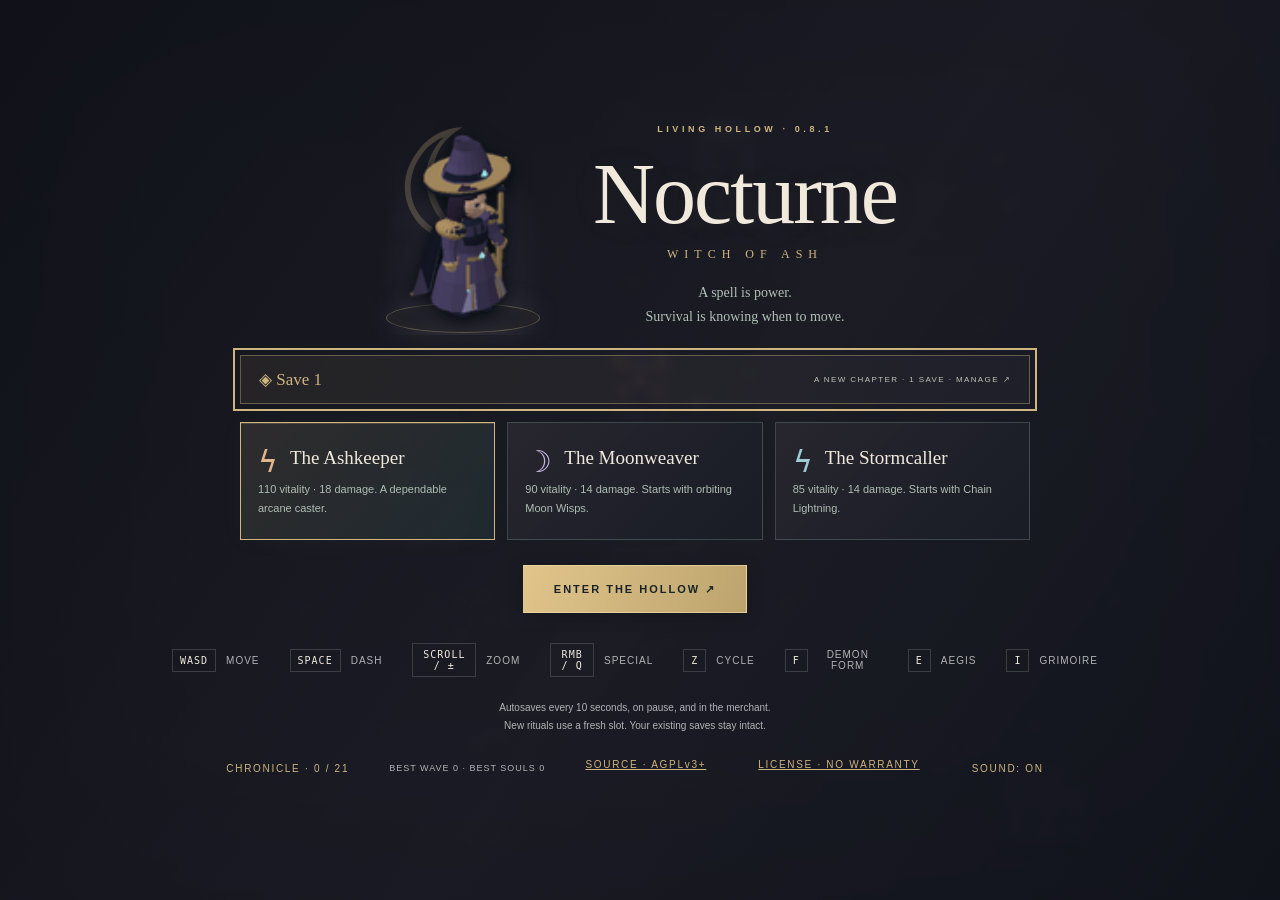
==== commit ba05b8ab: "feat: improve Ascension balance and powers in v0.8.1" ====
--- a/JSCanvasEdition/index.html
+++ b/JSCanvasEdition/index.html
@@ -9,54 +9,55 @@
   <meta charset="utf-8">
   <meta name="viewport" content="width=device-width, initial-scale=1, viewport-fit=cover">
   <meta name="theme-color" content="#14191a">
-  <meta name="description" content="Nocturne JSCanvasEdition v0.8.0: Ascension Foundations, explorable preparation, safe legacy recognition and offline PNG artwork.">
-  <title>Nocturne — JSCanvasEdition v0.8.0</title>
-  <link rel="stylesheet" href="src/styles/base.css?v=0.8.0">
-  <link rel="stylesheet" href="src/styles/ascension.css?v=0.8.0">
-  <script defer src="assets/manifest.js?v=0.8.0"></script>
-  <script defer src="assets/metadata/atlas.js?v=0.8.0"></script>
-  <script defer src="assets/metadata/packing.js?v=0.8.0"></script>
-  <script defer src="assets/metadata/cloth.js?v=0.8.0"></script>
-  <script defer src="assets/metadata/animations.js?v=0.8.0"></script>
-  <script defer src="src/core/game-state.js?v=0.8.0"></script>
-  <script defer src="src/core/spatial-hash.js?v=0.8.0"></script>
-  <script defer src="src/core/input.js?v=0.8.0"></script>
-  <script defer src="src/core/asset-loader.js?v=0.8.0"></script>
-  <script defer src="src/core/game.js?v=0.8.0"></script>
-  <script defer src="src/systems/progression.js?v=0.8.0"></script>
-  <script defer src="src/systems/difficulty.js?v=0.8.0"></script>
-  <script defer src="src/systems/abilities.js?v=0.8.0"></script>
-  <script defer src="src/systems/warfare.js?v=0.8.0"></script>
-  <script defer src="src/systems/guardian.js?v=0.8.0"></script>
-  <script defer src="src/systems/encounters.js?v=0.8.0"></script>
-  <script defer src="src/rendering/vitality.js?v=0.8.0"></script>
-  <script defer src="src/systems/director.js?v=0.8.0"></script>
-  <script defer src="src/systems/balance.js?v=0.8.0"></script>
-  <script defer src="src/rendering/animation.js?v=0.8.0"></script>
-  <script defer src="src/rendering/appearance.js?v=0.8.0"></script>
-  <script defer src="src/rendering/motion.js?v=0.8.0"></script>
-  <script defer src="src/rendering/orbitals.js?v=0.8.0"></script>
-  <script defer src="src/rendering/fields.js?v=0.8.0"></script>
-  <script defer src="src/rendering/environment.js?v=0.8.0"></script>
-  <script defer src="src/rendering/presentation.js?v=0.8.0"></script>
-  <script defer src="src/rendering/hostile_visuals.js?v=0.8.0"></script>
-  <script defer src="src/rendering/volumetric_regalia.js?v=0.8.0"></script>
-  <script defer src="src/systems/snapshots.js?v=0.8.0"></script>
-  <script defer src="src/data/configuration.js?v=0.8.0"></script>
-  <script defer src="src/data/tiers.js?v=0.8.0"></script>
-  <script defer src="src/systems/ascension.js?v=0.8.0"></script>
-  <script defer src="src/systems/wave-cycle.js?v=0.8.0"></script>
-  <script defer src="src/systems/ascension-trials.js?v=0.8.0"></script>
-  <script defer src="src/systems/migration.js?v=0.8.0"></script>
-  <script defer src="src/rendering/ascension-identity.js?v=0.8.0"></script>
-  <script defer src="src/systems/storage.js?v=0.8.0"></script>
-  <script defer src="src/systems/audio.js?v=0.8.0"></script>
-  <script defer src="src/entities/entities.js?v=0.8.0"></script>
-  <script defer src="src/combat/combat.js?v=0.8.0"></script>
-  <script defer src="src/ui/ui.js?v=0.8.0"></script>
-  <script defer src="src/ui/ascension-ui.js?v=0.8.0"></script>
-  <script defer src="src/ui/wave-ui.js?v=0.8.0"></script>
-  <script defer src="src/bootstrap.js?v=0.8.0"></script>
+  <meta name="description" content="Nocturne JSCanvasEdition v0.8.1: Ascension Power, deeper promotion requirements, fifteen playable ordeals and offline lossless WebP artwork.">
+  <title>Nocturne — JSCanvasEdition v0.8.1</title>
+  <link rel="stylesheet" href="src/styles/base.css?v=0.8.1">
+  <link rel="stylesheet" href="src/styles/ascension.css?v=0.8.1">
+  <script defer src="assets/manifest.js?v=0.8.1"></script>
+  <script defer src="assets/metadata/atlas.js?v=0.8.1"></script>
+  <script defer src="assets/metadata/packing.js?v=0.8.1"></script>
+  <script defer src="assets/metadata/cloth.js?v=0.8.1"></script>
+  <script defer src="assets/metadata/animations.js?v=0.8.1"></script>
+  <script defer src="src/core/game-state.js?v=0.8.1"></script>
+  <script defer src="src/core/spatial-hash.js?v=0.8.1"></script>
+  <script defer src="src/core/input.js?v=0.8.1"></script>
+  <script defer src="src/core/asset-loader.js?v=0.8.1"></script>
+  <script defer src="src/core/game.js?v=0.8.1"></script>
+  <script defer src="src/systems/progression.js?v=0.8.1"></script>
+  <script defer src="src/systems/difficulty.js?v=0.8.1"></script>
+  <script defer src="src/systems/abilities.js?v=0.8.1"></script>
+  <script defer src="src/systems/warfare.js?v=0.8.1"></script>
+  <script defer src="src/systems/guardian.js?v=0.8.1"></script>
+  <script defer src="src/systems/encounters.js?v=0.8.1"></script>
+  <script defer src="src/rendering/vitality.js?v=0.8.1"></script>
+  <script defer src="src/systems/director.js?v=0.8.1"></script>
+  <script defer src="src/systems/balance.js?v=0.8.1"></script>
+  <script defer src="src/rendering/animation.js?v=0.8.1"></script>
+  <script defer src="src/rendering/appearance.js?v=0.8.1"></script>
+  <script defer src="src/rendering/motion.js?v=0.8.1"></script>
+  <script defer src="src/rendering/orbitals.js?v=0.8.1"></script>
+  <script defer src="src/rendering/fields.js?v=0.8.1"></script>
+  <script defer src="src/rendering/environment.js?v=0.8.1"></script>
+  <script defer src="src/rendering/presentation.js?v=0.8.1"></script>
+  <script defer src="src/rendering/hostile_visuals.js?v=0.8.1"></script>
+  <script defer src="src/rendering/volumetric_regalia.js?v=0.8.1"></script>
+  <script defer src="src/systems/snapshots.js?v=0.8.1"></script>
+  <script defer src="src/data/configuration.js?v=0.8.1"></script>
+  <script defer src="src/data/tiers.js?v=0.8.1"></script>
+  <script defer src="src/systems/ascension.js?v=0.8.1"></script>
+  <script defer src="src/systems/ascension-powers.js?v=0.8.1"></script>
+  <script defer src="src/systems/wave-cycle.js?v=0.8.1"></script>
+  <script defer src="src/systems/ascension-trials.js?v=0.8.1"></script>
+  <script defer src="src/systems/migration.js?v=0.8.1"></script>
+  <script defer src="src/rendering/ascension-identity.js?v=0.8.1"></script>
+  <script defer src="src/systems/storage.js?v=0.8.1"></script>
+  <script defer src="src/systems/audio.js?v=0.8.1"></script>
+  <script defer src="src/entities/entities.js?v=0.8.1"></script>
+  <script defer src="src/combat/combat.js?v=0.8.1"></script>
+  <script defer src="src/ui/ui.js?v=0.8.1"></script>
+  <script defer src="src/ui/ascension-ui.js?v=0.8.1"></script>
+  <script defer src="src/ui/wave-ui.js?v=0.8.1"></script>
+  <script defer src="src/bootstrap.js?v=0.8.1"></script>
 </head>
 <body>
   <canvas id="game" aria-label="Nocturne arena. Move with WASD or arrow keys; magic fires automatically."></canvas>
--- a/JSCanvasEdition/src/styles/ascension.css
+++ b/JSCanvasEdition/src/styles/ascension.css
@@ -10,3 +10,5 @@
 .preparation-panel{position:fixed;right:24px;bottom:150px;z-index:6;width:min(340px,calc(100vw - 28px));border:1px solid #ae95685e;border-radius:8px;padding:18px;background:#111b24ed;box-shadow:0 12px 45px #0005;color:#e2d3b7}.preparation-panel[hidden]{display:none}.preparation-panel h2{font:19px Georgia,serif;margin:0 0 12px}.preparation-panel p{font-size:11px;line-height:1.7;color:#b7bdc8}.preparation-actions{display:flex;gap:7px;flex-wrap:wrap}.preparation-actions button{padding:9px 10px;font-size:10px}.preparation-panel[data-warning="soon"]{border-color:#c1ab73}.preparation-panel[data-warning="imminent"]{border-color:#dbad94;background:#2c2025ed}
 @media(max-width:700px){.ascension-eras{grid-template-columns:repeat(2,minmax(0,1fr));gap:9px}.ascension-eras section{padding:10px}.tier-card{padding:8px;grid-template-columns:22px 1fr}.ascension-detail,.legacy-recognition{padding:15px}.preparation-panel{right:14px;bottom:150px;padding:13px;width:min(240px,calc(100vw - 164px))}.preparation-panel h2{font-size:16px}.ascension-requirements li{font-size:11px}}
 @media(max-height:520px){.preparation-panel{bottom:100px;left:50%;right:auto;transform:translateX(-50%);padding:10px;width:260px}.preparation-panel p{margin:6px 0}.preparation-panel h2{font-size:14px}}
+
+.ascension-detail ul:not(.ascension-requirements){text-align:left;line-height:1.6;padding-inline-start:1.5rem}.ascension-detail ul:not(.ascension-requirements) li{margin:.35rem 0}
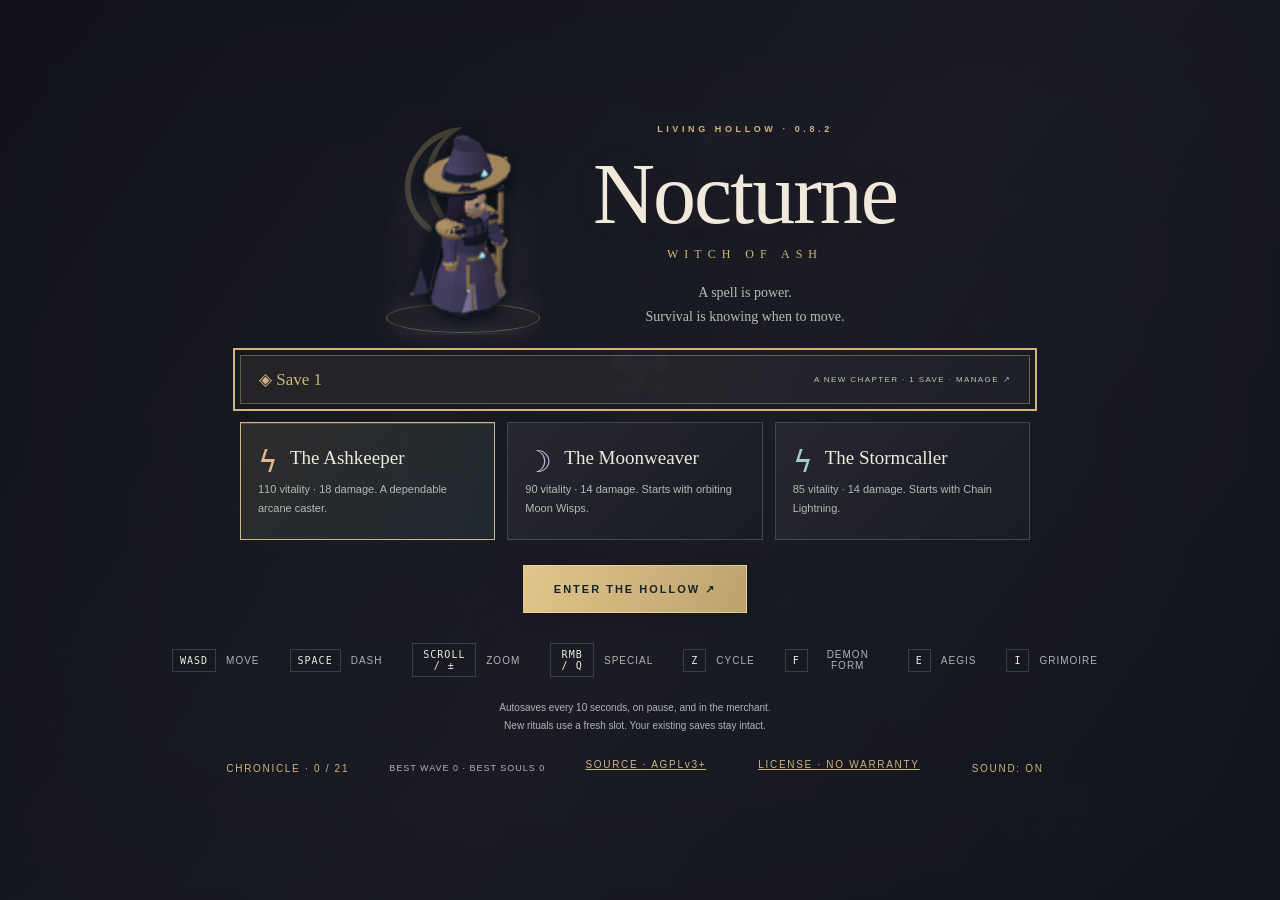
==== commit b4ffb002: "fix: steady preparation and improve Cinder Halo in v0.8.2" ====
--- a/JSCanvasEdition/index.html
+++ b/JSCanvasEdition/index.html
@@ -9,55 +9,55 @@
   <meta charset="utf-8">
   <meta name="viewport" content="width=device-width, initial-scale=1, viewport-fit=cover">
   <meta name="theme-color" content="#14191a">
-  <meta name="description" content="Nocturne JSCanvasEdition v0.8.1: Ascension Power, deeper promotion requirements, fifteen playable ordeals and offline lossless WebP artwork.">
-  <title>Nocturne — JSCanvasEdition v0.8.1</title>
-  <link rel="stylesheet" href="src/styles/base.css?v=0.8.1">
-  <link rel="stylesheet" href="src/styles/ascension.css?v=0.8.1">
-  <script defer src="assets/manifest.js?v=0.8.1"></script>
-  <script defer src="assets/metadata/atlas.js?v=0.8.1"></script>
-  <script defer src="assets/metadata/packing.js?v=0.8.1"></script>
-  <script defer src="assets/metadata/cloth.js?v=0.8.1"></script>
-  <script defer src="assets/metadata/animations.js?v=0.8.1"></script>
-  <script defer src="src/core/game-state.js?v=0.8.1"></script>
-  <script defer src="src/core/spatial-hash.js?v=0.8.1"></script>
-  <script defer src="src/core/input.js?v=0.8.1"></script>
-  <script defer src="src/core/asset-loader.js?v=0.8.1"></script>
-  <script defer src="src/core/game.js?v=0.8.1"></script>
-  <script defer src="src/systems/progression.js?v=0.8.1"></script>
-  <script defer src="src/systems/difficulty.js?v=0.8.1"></script>
-  <script defer src="src/systems/abilities.js?v=0.8.1"></script>
-  <script defer src="src/systems/warfare.js?v=0.8.1"></script>
-  <script defer src="src/systems/guardian.js?v=0.8.1"></script>
-  <script defer src="src/systems/encounters.js?v=0.8.1"></script>
-  <script defer src="src/rendering/vitality.js?v=0.8.1"></script>
-  <script defer src="src/systems/director.js?v=0.8.1"></script>
-  <script defer src="src/systems/balance.js?v=0.8.1"></script>
-  <script defer src="src/rendering/animation.js?v=0.8.1"></script>
-  <script defer src="src/rendering/appearance.js?v=0.8.1"></script>
-  <script defer src="src/rendering/motion.js?v=0.8.1"></script>
-  <script defer src="src/rendering/orbitals.js?v=0.8.1"></script>
-  <script defer src="src/rendering/fields.js?v=0.8.1"></script>
-  <script defer src="src/rendering/environment.js?v=0.8.1"></script>
-  <script defer src="src/rendering/presentation.js?v=0.8.1"></script>
-  <script defer src="src/rendering/hostile_visuals.js?v=0.8.1"></script>
-  <script defer src="src/rendering/volumetric_regalia.js?v=0.8.1"></script>
-  <script defer src="src/systems/snapshots.js?v=0.8.1"></script>
-  <script defer src="src/data/configuration.js?v=0.8.1"></script>
-  <script defer src="src/data/tiers.js?v=0.8.1"></script>
-  <script defer src="src/systems/ascension.js?v=0.8.1"></script>
-  <script defer src="src/systems/ascension-powers.js?v=0.8.1"></script>
-  <script defer src="src/systems/wave-cycle.js?v=0.8.1"></script>
-  <script defer src="src/systems/ascension-trials.js?v=0.8.1"></script>
-  <script defer src="src/systems/migration.js?v=0.8.1"></script>
-  <script defer src="src/rendering/ascension-identity.js?v=0.8.1"></script>
-  <script defer src="src/systems/storage.js?v=0.8.1"></script>
-  <script defer src="src/systems/audio.js?v=0.8.1"></script>
-  <script defer src="src/entities/entities.js?v=0.8.1"></script>
-  <script defer src="src/combat/combat.js?v=0.8.1"></script>
-  <script defer src="src/ui/ui.js?v=0.8.1"></script>
-  <script defer src="src/ui/ascension-ui.js?v=0.8.1"></script>
-  <script defer src="src/ui/wave-ui.js?v=0.8.1"></script>
-  <script defer src="src/bootstrap.js?v=0.8.1"></script>
+  <meta name="description" content="Nocturne JSCanvasEdition v0.8.2: Ascension Power, deeper promotion requirements, fifteen playable ordeals and offline lossless WebP artwork.">
+  <title>Nocturne — JSCanvasEdition v0.8.2</title>
+  <link rel="stylesheet" href="src/styles/base.css?v=0.8.2">
+  <link rel="stylesheet" href="src/styles/ascension.css?v=0.8.2">
+  <script defer src="assets/manifest.js?v=0.8.2"></script>
+  <script defer src="assets/metadata/atlas.js?v=0.8.2"></script>
+  <script defer src="assets/metadata/packing.js?v=0.8.2"></script>
+  <script defer src="assets/metadata/cloth.js?v=0.8.2"></script>
+  <script defer src="assets/metadata/animations.js?v=0.8.2"></script>
+  <script defer src="src/core/game-state.js?v=0.8.2"></script>
+  <script defer src="src/core/spatial-hash.js?v=0.8.2"></script>
+  <script defer src="src/core/input.js?v=0.8.2"></script>
+  <script defer src="src/core/asset-loader.js?v=0.8.2"></script>
+  <script defer src="src/core/game.js?v=0.8.2"></script>
+  <script defer src="src/systems/progression.js?v=0.8.2"></script>
+  <script defer src="src/systems/difficulty.js?v=0.8.2"></script>
+  <script defer src="src/systems/abilities.js?v=0.8.2"></script>
+  <script defer src="src/systems/warfare.js?v=0.8.2"></script>
+  <script defer src="src/systems/guardian.js?v=0.8.2"></script>
+  <script defer src="src/systems/encounters.js?v=0.8.2"></script>
+  <script defer src="src/rendering/vitality.js?v=0.8.2"></script>
+  <script defer src="src/systems/director.js?v=0.8.2"></script>
+  <script defer src="src/systems/balance.js?v=0.8.2"></script>
+  <script defer src="src/rendering/animation.js?v=0.8.2"></script>
+  <script defer src="src/rendering/appearance.js?v=0.8.2"></script>
+  <script defer src="src/rendering/motion.js?v=0.8.2"></script>
+  <script defer src="src/rendering/orbitals.js?v=0.8.2"></script>
+  <script defer src="src/rendering/fields.js?v=0.8.2"></script>
+  <script defer src="src/rendering/environment.js?v=0.8.2"></script>
+  <script defer src="src/rendering/presentation.js?v=0.8.2"></script>
+  <script defer src="src/rendering/hostile_visuals.js?v=0.8.2"></script>
+  <script defer src="src/rendering/volumetric_regalia.js?v=0.8.2"></script>
+  <script defer src="src/systems/snapshots.js?v=0.8.2"></script>
+  <script defer src="src/data/configuration.js?v=0.8.2"></script>
+  <script defer src="src/data/tiers.js?v=0.8.2"></script>
+  <script defer src="src/systems/ascension.js?v=0.8.2"></script>
+  <script defer src="src/systems/ascension-powers.js?v=0.8.2"></script>
+  <script defer src="src/systems/wave-cycle.js?v=0.8.2"></script>
+  <script defer src="src/systems/ascension-trials.js?v=0.8.2"></script>
+  <script defer src="src/systems/migration.js?v=0.8.2"></script>
+  <script defer src="src/rendering/ascension-identity.js?v=0.8.2"></script>
+  <script defer src="src/systems/storage.js?v=0.8.2"></script>
+  <script defer src="src/systems/audio.js?v=0.8.2"></script>
+  <script defer src="src/entities/entities.js?v=0.8.2"></script>
+  <script defer src="src/combat/combat.js?v=0.8.2"></script>
+  <script defer src="src/ui/ui.js?v=0.8.2"></script>
+  <script defer src="src/ui/ascension-ui.js?v=0.8.2"></script>
+  <script defer src="src/ui/wave-ui.js?v=0.8.2"></script>
+  <script defer src="src/bootstrap.js?v=0.8.2"></script>
 </head>
 <body>
   <canvas id="game" aria-label="Nocturne arena. Move with WASD or arrow keys; magic fires automatically."></canvas>
